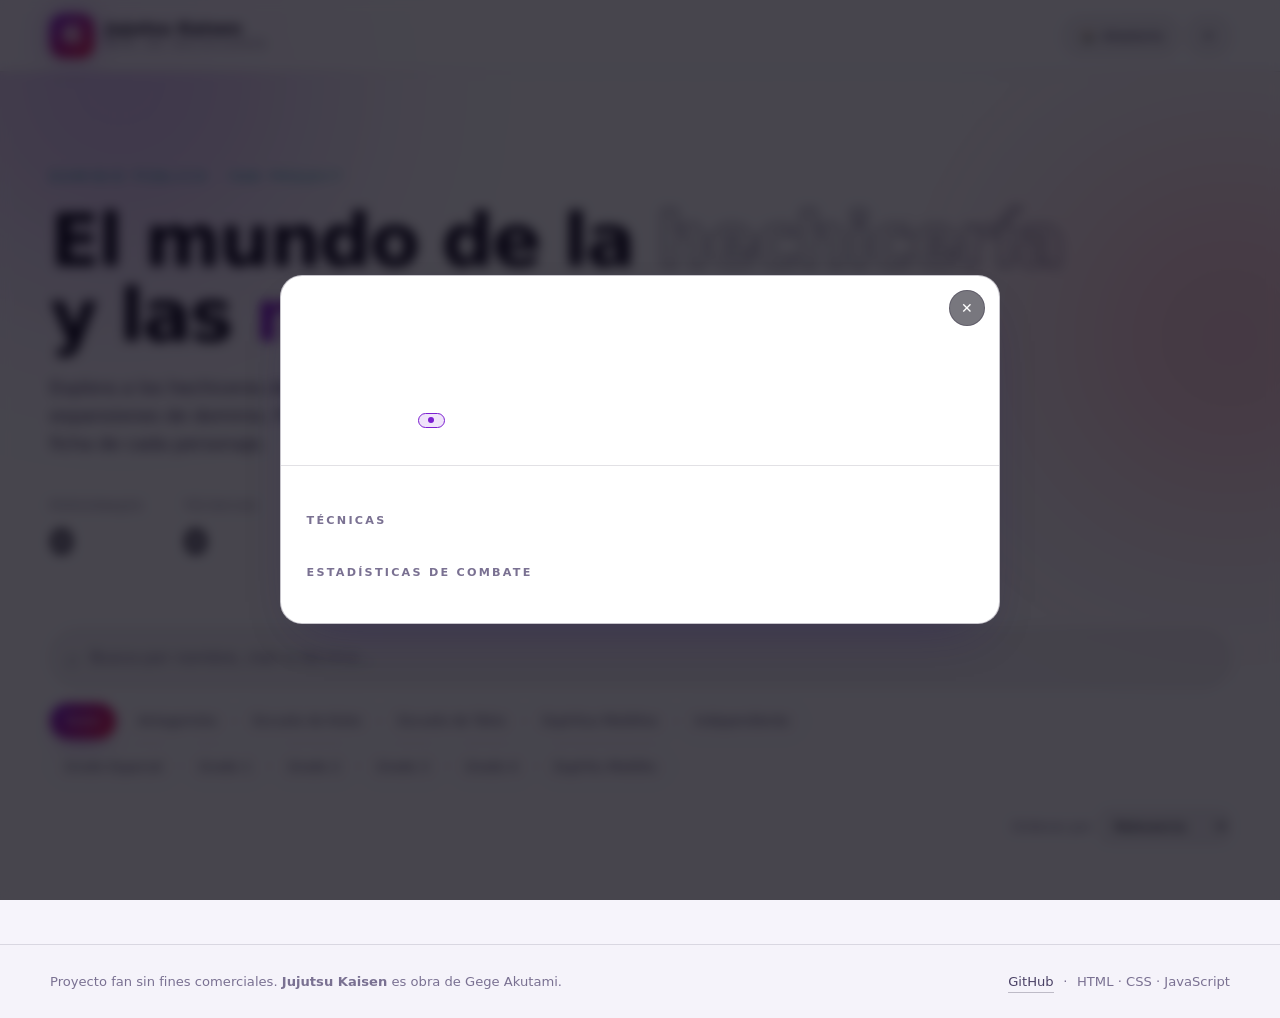
==== index.html @ 2dc8959a "feat: wiki interactiva de Jujutsu Kaisen con buscador, filtros y fichas" ====
<!DOCTYPE html>
<html lang="es">
<head>
  <meta charset="UTF-8" />
  <meta name="viewport" content="width=device-width, initial-scale=1.0" />
  <title>Jujutsu Kaisen — Wiki de Hechiceros</title>
  <meta name="description" content="Wiki no oficial de Jujutsu Kaisen: personajes, técnicas malditas, expansiones de dominio y estadísticas de combate." />
  <link rel="icon" href="data:image/svg+xml,%3Csvg xmlns='http://www.w3.org/2000/svg' viewBox='0 0 100 100'%3E%3Ctext y='.9em' font-size='90'%3E%F0%9F%91%81%EF%B8%8F%3C/text%3E%3C/svg%3E" />
  <link rel="stylesheet" href="css/style.css" />
</head>
<body>
  <div class="aura aura-1" aria-hidden="true"></div>
  <div class="aura aura-2" aria-hidden="true"></div>

  <header class="site-header">
    <div class="wrap header-inner">
      <a class="brand" href="#top">
        <span class="brand-mark" aria-hidden="true">呪</span>
        <span class="brand-text">
          <strong>Jujutsu Kaisen</strong>
          <small>Wiki de hechiceros</small>
        </span>
      </a>

      <nav class="header-actions" aria-label="Acciones">
        <button class="btn-ghost" id="btn-random" type="button" title="Personaje aleatorio">
          <span aria-hidden="true">🎲</span> Aleatorio
        </button>
        <button class="btn-ghost" id="btn-theme" type="button" aria-label="Cambiar tema" title="Cambiar tema">
          <span id="theme-icon" aria-hidden="true">☾</span>
        </button>
      </nav>
    </div>
  </header>

  <main id="top">
    <section class="hero wrap">
      <p class="hero-kicker">Dominio público · Fan project</p>
      <h1 class="hero-title">
        El mundo de la <span class="stroke">hechicería</span><br />
        y las <span class="gradient">maldiciones</span>
      </h1>
      <p class="hero-copy">
        Explora a los hechiceros de jujutsu, sus técnicas malditas, grados y expansiones de dominio.
        Filtra por escuela, clan o grado y abre la ficha de cada personaje.
      </p>
      <dl class="hero-stats">
        <div><dt id="stat-total">0</dt><dd>Personajes</dd></div>
        <div><dt id="stat-techniques">0</dt><dd>Técnicas</dd></div>
        <div><dt id="stat-domains">0</dt><dd>Dominios</dd></div>
      </dl>
    </section>

    <section class="controls wrap" aria-label="Buscador y filtros">
      <div class="search-box">
        <span class="search-icon" aria-hidden="true">⌕</span>
        <input id="search" type="search" placeholder="Busca por nombre, clan o técnica…" autocomplete="off" aria-label="Buscar personaje" />
        <button id="btn-clear" class="search-clear" type="button" aria-label="Limpiar búsqueda" hidden>✕</button>
      </div>

      <div class="filters">
        <div class="filter-group" id="filters-affiliation" role="group" aria-label="Filtrar por afiliación">
          <button class="chip is-active" data-affiliation="todos" type="button">Todos</button>
        </div>
        <div class="filter-group" id="filters-grade" role="group" aria-label="Filtrar por grado"></div>
      </div>
    </section>

    <section class="wrap results-head">
      <p class="results-count" id="results-count" role="status" aria-live="polite"></p>
      <label class="sort">
        Ordenar por
        <select id="sort">
          <option value="default">Relevancia</option>
          <option value="nombre">Nombre (A-Z)</option>
          <option value="poder">Poder total</option>
          <option value="grado">Grado</option>
        </select>
      </label>
    </section>

    <section class="wrap">
      <div class="grid" id="grid"></div>
      <p class="empty" id="empty" hidden>
        <span aria-hidden="true">🕳️</span>
        Ningún hechicero coincide con tu búsqueda. Prueba con otro nombre o quita los filtros.
      </p>
    </section>
  </main>

  <footer class="site-footer">
    <div class="wrap footer-inner">
      <p>
        Proyecto fan sin fines comerciales. <strong>Jujutsu Kaisen</strong> es obra de Gege Akutami.
      </p>
      <p class="footer-meta">
        <a href="https://github.com/valentinahernandezvh8824-del/jujutsu-kaisen" target="_blank" rel="noopener">GitHub</a>
        <span aria-hidden="true">·</span>
        <span>HTML · CSS · JavaScript</span>
      </p>
    </div>
  </footer>

  <!-- Ficha de personaje -->
  <div class="modal" id="modal" role="dialog" aria-modal="true" aria-labelledby="modal-name" hidden>
    <div class="modal-backdrop" data-close></div>
    <article class="modal-card" role="document">
      <button class="modal-close" id="modal-close" type="button" aria-label="Cerrar ficha">✕</button>
      <div class="modal-hero" id="modal-hero">
        <span class="modal-kanji" id="modal-kanji" aria-hidden="true"></span>
        <div class="modal-head">
          <span class="badge" id="modal-grade"></span>
          <h2 id="modal-name"></h2>
          <p class="modal-epithet" id="modal-epithet"></p>
          <p class="modal-meta" id="modal-meta"></p>
        </div>
      </div>

      <div class="modal-body">
        <p class="modal-desc" id="modal-desc"></p>

        <h3 class="section-title">Técnicas</h3>
        <ul class="tech-list" id="modal-techs"></ul>

        <div id="modal-domain-wrap" hidden>
          <h3 class="section-title">Expansión de Dominio</h3>
          <p class="domain-box" id="modal-domain"></p>
        </div>

        <h3 class="section-title">Estadísticas de combate</h3>
        <div class="stats" id="modal-stats"></div>
      </div>
    </article>
  </div>

  <script src="js/data.js"></script>
  <script src="js/app.js"></script>
</body>
</html>
---- css/style.css ----
/* ============================================================
   Jujutsu Kaisen — Wiki de hechiceros
   Hoja de estilos principal
   ============================================================ */

:root {
  --bg: #07070d;
  --bg-soft: #0d0d17;
  --surface: rgba(255, 255, 255, 0.035);
  --surface-strong: rgba(255, 255, 255, 0.07);
  --border: rgba(255, 255, 255, 0.09);
  --border-strong: rgba(255, 255, 255, 0.18);
  --text: #f3f0ff;
  --text-soft: #b9b2cc;
  --text-dim: #7d7691;
  --accent: #b026ff;
  --accent-2: #ff2e63;
  --accent-3: #22d3ee;
  --ring: rgba(176, 38, 255, 0.45);
  --shadow: 0 24px 60px -24px rgba(0, 0, 0, 0.9);
  --radius: 18px;
  --radius-sm: 12px;
  --maxw: 1180px;
  --ease: cubic-bezier(0.22, 1, 0.36, 1);
}

[data-theme="light"] {
  --bg: #f6f4fb;
  --bg-soft: #ffffff;
  --surface: rgba(20, 12, 40, 0.04);
  --surface-strong: rgba(20, 12, 40, 0.07);
  --border: rgba(20, 12, 40, 0.12);
  --border-strong: rgba(20, 12, 40, 0.24);
  --text: #16102a;
  --text-soft: #4b4266;
  --text-dim: #7a7192;
  --accent: #7c1fd1;
  --accent-2: #e01e4f;
  --accent-3: #0a8ea3;
  --ring: rgba(124, 31, 209, 0.35);
  --shadow: 0 22px 50px -26px rgba(40, 20, 90, 0.45);
}

*,
*::before,
*::after {
  box-sizing: border-box;
}

html {
  scroll-behavior: smooth;
}

body {
  margin: 0;
  min-height: 100vh;
  background: var(--bg);
  color: var(--text);
  font-family: "Segoe UI", "Inter", system-ui, -apple-system, "Helvetica Neue", sans-serif;
  line-height: 1.6;
  -webkit-font-smoothing: antialiased;
  overflow-x: hidden;
}

/* Textura sutil de fondo */
body::before {
  content: "";
  position: fixed;
  inset: 0;
  pointer-events: none;
  z-index: 0;
  background-image: radial-gradient(rgba(255, 255, 255, 0.05) 1px, transparent 1px);
  background-size: 34px 34px;
  opacity: 0.5;
  mask-image: radial-gradient(circle at 50% 0%, #000 10%, transparent 75%);
}

[data-theme="light"] body::before {
  background-image: radial-gradient(rgba(20, 12, 40, 0.09) 1px, transparent 1px);
}

img {
  max-width: 100%;
  display: block;
}

a {
  color: inherit;
}

.wrap {
  width: min(100% - 2.5rem, var(--maxw));
  margin-inline: auto;
  position: relative;
  z-index: 1;
}

/* ---------- Auras decorativas ---------- */
.aura {
  position: fixed;
  border-radius: 50%;
  filter: blur(110px);
  opacity: 0.45;
  pointer-events: none;
  z-index: 0;
  animation: drift 18s ease-in-out infinite alternate;
}

.aura-1 {
  width: 520px;
  height: 520px;
  top: -180px;
  left: -140px;
  background: radial-gradient(circle, var(--accent), transparent 68%);
}

.aura-2 {
  width: 460px;
  height: 460px;
  top: 12%;
  right: -180px;
  background: radial-gradient(circle, var(--accent-2), transparent 70%);
  animation-delay: -7s;
}

@keyframes drift {
  from {
    transform: translate3d(0, 0, 0) scale(1);
  }
  to {
    transform: translate3d(40px, 50px, 0) scale(1.12);
  }
}

/* ---------- Cabecera ---------- */
.site-header {
  position: sticky;
  top: 0;
  z-index: 40;
  backdrop-filter: blur(16px);
  background: color-mix(in srgb, var(--bg) 78%, transparent);
  border-bottom: 1px solid var(--border);
}

.header-inner {
  display: flex;
  align-items: center;
  justify-content: space-between;
  gap: 1rem;
  padding-block: 0.85rem;
}

.brand {
  display: flex;
  align-items: center;
  gap: 0.75rem;
  text-decoration: none;
}

.brand-mark {
  display: grid;
  place-items: center;
  width: 44px;
  height: 44px;
  border-radius: 13px;
  font-size: 1.3rem;
  font-weight: 700;
  color: #fff;
  background: linear-gradient(140deg, var(--accent), var(--accent-2));
  box-shadow: 0 0 26px var(--ring);
}

.brand-text {
  display: flex;
  flex-direction: column;
  line-height: 1.15;
}

.brand-text strong {
  font-size: 1.02rem;
  letter-spacing: 0.02em;
}

.brand-text small {
  font-size: 0.72rem;
  color: var(--text-dim);
  text-transform: uppercase;
  letter-spacing: 0.18em;
}

.header-actions {
  display: flex;
  gap: 0.5rem;
}

.btn-ghost {
  display: inline-flex;
  align-items: center;
  gap: 0.4rem;
  padding: 0.5rem 0.9rem;
  border-radius: 999px;
  border: 1px solid var(--border);
  background: var(--surface);
  color: var(--text-soft);
  font: inherit;
  font-size: 0.86rem;
  cursor: pointer;
  transition: border-color 0.2s, color 0.2s, background 0.2s, transform 0.2s var(--ease);
}

.btn-ghost:hover {
  color: var(--text);
  border-color: var(--border-strong);
  background: var(--surface-strong);
  transform: translateY(-1px);
}

.btn-ghost:focus-visible,
.chip:focus-visible,
.search-box:focus-within,
select:focus-visible {
  outline: 2px solid var(--ring);
  outline-offset: 2px;
}

/* ---------- Hero ---------- */
.hero {
  padding-block: clamp(3rem, 8vw, 6rem) 2.5rem;
}

.hero-kicker {
  margin: 0 0 1rem;
  font-size: 0.74rem;
  letter-spacing: 0.28em;
  text-transform: uppercase;
  color: var(--accent-3);
}

.hero-title {
  margin: 0;
  font-size: clamp(2.4rem, 7vw, 4.6rem);
  line-height: 1.02;
  letter-spacing: -0.03em;
  font-weight: 800;
}

.hero-title .stroke {
  color: transparent;
  -webkit-text-stroke: 1.5px var(--text-soft);
}

.hero-title .gradient {
  background: linear-gradient(100deg, var(--accent), var(--accent-2) 55%, var(--accent-3));
  -webkit-background-clip: text;
  background-clip: text;
  color: transparent;
}

.hero-copy {
  max-width: 56ch;
  margin: 1.3rem 0 0;
  color: var(--text-soft);
  font-size: clamp(1rem, 1.4vw, 1.1rem);
}

.hero-stats {
  display: flex;
  flex-wrap: wrap;
  gap: 2.5rem;
  margin: 2.4rem 0 0;
  padding: 0;
}

.hero-stats div {
  display: flex;
  flex-direction: column-reverse;
}

.hero-stats dt {
  font-size: clamp(1.6rem, 3vw, 2.1rem);
  font-weight: 800;
  letter-spacing: -0.02em;
  font-variant-numeric: tabular-nums;
}

.hero-stats dd {
  margin: 0;
  font-size: 0.74rem;
  letter-spacing: 0.16em;
  text-transform: uppercase;
  color: var(--text-dim);
}

/* ---------- Buscador y filtros ---------- */
.controls {
  display: grid;
  gap: 1rem;
  padding-block: 1.2rem 0;
}

.search-box {
  display: flex;
  align-items: center;
  gap: 0.7rem;
  padding: 0 1rem;
  border-radius: 999px;
  border: 1px solid var(--border);
  background: var(--surface);
  transition: border-color 0.2s, background 0.2s;
}

.search-box:focus-within {
  border-color: var(--accent);
  background: var(--surface-strong);
}

.search-icon {
  font-size: 1.25rem;
  color: var(--text-dim);
}

.search-box input {
  flex: 1;
  padding: 0.95rem 0;
  border: 0;
  background: transparent;
  color: var(--text);
  font: inherit;
  font-size: 1rem;
  outline: none;
}

.search-box input::placeholder {
  color: var(--text-dim);
}

.search-box input::-webkit-search-cancel-button {
  display: none;
}

.search-clear {
  border: 0;
  background: transparent;
  color: var(--text-dim);
  font-size: 0.95rem;
  cursor: pointer;
  padding: 0.25rem;
}

.search-clear:hover {
  color: var(--accent-2);
}

.filters {
  display: flex;
  flex-wrap: wrap;
  gap: 0.55rem;
  justify-content: space-between;
}

.filter-group {
  display: flex;
  flex-wrap: wrap;
  gap: 0.45rem;
}

.chip {
  padding: 0.42rem 0.85rem;
  border-radius: 999px;
  border: 1px solid var(--border);
  background: transparent;
  color: var(--text-soft);
  font: inherit;
  font-size: 0.82rem;
  cursor: pointer;
  transition: all 0.18s var(--ease);
}

.chip:hover {
  border-color: var(--border-strong);
  color: var(--text);
}

.chip.is-active {
  color: #fff;
  border-color: transparent;
  background: linear-gradient(120deg, var(--accent), var(--accent-2));
  box-shadow: 0 8px 22px -12px var(--accent);
}

[data-theme="light"] .chip.is-active {
  color: #fff;
}

/* ---------- Resultados ---------- */
.results-head {
  display: flex;
  align-items: center;
  justify-content: space-between;
  gap: 1rem;
  flex-wrap: wrap;
  padding-block: 1.6rem 0.9rem;
}

.results-count {
  margin: 0;
  font-size: 0.82rem;
  letter-spacing: 0.12em;
  text-transform: uppercase;
  color: var(--text-dim);
}

.sort {
  display: inline-flex;
  align-items: center;
  gap: 0.5rem;
  font-size: 0.82rem;
  color: var(--text-dim);
}

.sort select {
  padding: 0.45rem 0.6rem;
  border-radius: 10px;
  border: 1px solid var(--border);
  background: var(--surface);
  color: var(--text);
  font: inherit;
  font-size: 0.82rem;
  cursor: pointer;
}

/* ---------- Tarjetas ---------- */
.grid {
  display: grid;
  grid-template-columns: repeat(auto-fill, minmax(258px, 1fr));
  gap: 1.1rem;
  padding-block: 0.4rem 2rem;
}

.card {
  position: relative;
  display: flex;
  flex-direction: column;
  gap: 0.9rem;
  padding: 1.25rem;
  text-align: left;
  border-radius: var(--radius);
  border: 1px solid var(--border);
  background:
    linear-gradient(160deg, var(--surface-strong), transparent 55%),
    var(--bg-soft);
  color: inherit;
  font: inherit;
  cursor: pointer;
  overflow: hidden;
  isolation: isolate;
  transition: transform 0.35s var(--ease), border-color 0.3s, box-shadow 0.35s;
  animation: rise 0.5s var(--ease) both;
}

.card::after {
  content: "";
  position: absolute;
  inset: -40% 40% 55% -40%;
  background: radial-gradient(circle, var(--card-color), transparent 62%);
  opacity: 0.18;
  z-index: -1;
  transition: opacity 0.35s;
}

.card:hover,
.card:focus-within {
  transform: translateY(-5px);
  border-color: color-mix(in srgb, var(--card-color) 55%, var(--border));
  box-shadow: 0 26px 45px -30px var(--card-color);
}

.card:hover::after,
.card:focus-within::after {
  opacity: 0.34;
}

.card:focus-within {
  outline: 2px solid var(--card-color);
  outline-offset: 2px;
}

.card-open {
  position: absolute;
  inset: 0;
  z-index: 2;
  border: 0;
  border-radius: inherit;
  background: transparent;
  cursor: pointer;
}

.card-open:focus-visible {
  outline: none;
}

@keyframes rise {
  from {
    opacity: 0;
    transform: translateY(14px);
  }
  to {
    opacity: 1;
    transform: translateY(0);
  }
}

.card-top {
  display: flex;
  align-items: flex-start;
  justify-content: space-between;
  gap: 0.8rem;
}

.card-emblem {
  display: grid;
  place-items: center;
  width: 52px;
  height: 52px;
  border-radius: 15px;
  font-size: 1.4rem;
  font-weight: 700;
  color: #fff;
  background: linear-gradient(150deg, var(--card-color), color-mix(in srgb, var(--card-color) 40%, #000));
  box-shadow: 0 0 24px -6px var(--card-color);
}

.badge {
  display: inline-flex;
  align-items: center;
  gap: 0.35rem;
  padding: 0.22rem 0.6rem;
  border-radius: 999px;
  font-size: 0.68rem;
  font-weight: 700;
  letter-spacing: 0.08em;
  text-transform: uppercase;
  white-space: nowrap;
  border: 1px solid currentColor;
  color: var(--badge-color, var(--accent));
  background: color-mix(in srgb, var(--badge-color, var(--accent)) 12%, transparent);
}

.badge::before {
  content: "";
  width: 6px;
  height: 6px;
  border-radius: 50%;
  background: currentColor;
}

.card-name {
  margin: 0;
  font-size: 1.12rem;
  line-height: 1.25;
  letter-spacing: -0.01em;
}

.card-epithet {
  margin: 0.15rem 0 0;
  font-size: 0.82rem;
  color: var(--text-dim);
}

.card-tech {
  margin: 0;
  padding-top: 0.75rem;
  border-top: 1px dashed var(--border);
  font-size: 0.82rem;
  color: var(--text-soft);
}

.card-tech span {
  display: block;
  font-size: 0.66rem;
  letter-spacing: 0.16em;
  text-transform: uppercase;
  color: var(--text-dim);
  margin-bottom: 0.15rem;
}

.card-foot {
  display: flex;
  align-items: center;
  justify-content: space-between;
  gap: 0.6rem;
  font-size: 0.74rem;
  color: var(--text-dim);
  margin-top: auto;
}

.card-power {
  display: inline-flex;
  align-items: center;
  gap: 0.35rem;
  font-weight: 700;
  color: var(--card-color);
}

.empty {
  padding: 3rem 1rem 4rem;
  text-align: center;
  color: var(--text-soft);
}

.empty span {
  display: block;
  font-size: 2rem;
  margin-bottom: 0.5rem;
}

/* ---------- Modal ---------- */
.modal {
  position: fixed;
  inset: 0;
  z-index: 90;
  display: grid;
  place-items: center;
  padding: 1.2rem;
}

.modal-backdrop {
  position: absolute;
  inset: 0;
  background: rgba(4, 2, 10, 0.72);
  backdrop-filter: blur(6px);
  animation: fade 0.25s ease both;
}

.modal-card {
  position: relative;
  width: min(100%, 720px);
  max-height: 90vh;
  overflow-y: auto;
  border-radius: 22px;
  border: 1px solid var(--border-strong);
  background: var(--bg-soft);
  box-shadow: var(--shadow);
  animation: pop 0.32s var(--ease) both;
  scrollbar-width: thin;
}

@keyframes fade {
  from {
    opacity: 0;
  }
}

@keyframes pop {
  from {
    opacity: 0;
    transform: translateY(18px) scale(0.97);
  }
}

.modal-close {
  position: absolute;
  top: 0.9rem;
  right: 0.9rem;
  z-index: 2;
  width: 36px;
  height: 36px;
  border-radius: 50%;
  border: 1px solid var(--border-strong);
  background: rgba(10, 8, 20, 0.55);
  color: #fff;
  font-size: 0.9rem;
  cursor: pointer;
  transition: background 0.2s, transform 0.2s;
}

.modal-close:hover {
  background: var(--accent-2);
  transform: rotate(90deg);
}

.modal-hero {
  position: relative;
  display: flex;
  align-items: flex-end;
  gap: 1.2rem;
  padding: 1.6rem;
  min-height: 190px;
  overflow: hidden;
  border-bottom: 1px solid var(--border);
}

.modal-hero::before {
  content: "";
  position: absolute;
  inset: 0;
  background:
    radial-gradient(circle at 18% 20%, color-mix(in srgb, var(--modal-color) 55%, transparent), transparent 62%),
    linear-gradient(120deg, color-mix(in srgb, var(--modal-color) 22%, transparent), transparent 70%);
  z-index: 0;
}

.modal-kanji {
  position: relative;
  z-index: 1;
  display: grid;
  place-items: center;
  width: 92px;
  height: 92px;
  flex: 0 0 auto;
  border-radius: 22px;
  font-size: 2.4rem;
  font-weight: 800;
  color: #fff;
  background: linear-gradient(150deg, var(--modal-color), color-mix(in srgb, var(--modal-color) 35%, #000));
  box-shadow: 0 0 40px -8px var(--modal-color);
}

.modal-head {
  position: relative;
  z-index: 1;
  min-width: 0;
}

.modal-head h2 {
  margin: 0.55rem 0 0.15rem;
  font-size: clamp(1.5rem, 3.6vw, 2.1rem);
  line-height: 1.1;
  letter-spacing: -0.02em;
}

.modal-epithet {
  margin: 0;
  color: color-mix(in srgb, var(--text) 75%, transparent);
  font-size: 0.92rem;
}

.modal-meta {
  margin: 0.35rem 0 0;
  font-size: 0.76rem;
  letter-spacing: 0.1em;
  text-transform: uppercase;
  color: color-mix(in srgb, var(--text) 60%, transparent);
}

.modal-body {
  padding: 1.5rem 1.6rem 1.9rem;
}

.modal-desc {
  margin: 0 0 1.4rem;
  color: var(--text-soft);
}

.section-title {
  margin: 1.4rem 0 0.7rem;
  font-size: 0.7rem;
  letter-spacing: 0.2em;
  text-transform: uppercase;
  color: var(--text-dim);
}

.tech-list {
  display: flex;
  flex-wrap: wrap;
  gap: 0.45rem;
  margin: 0;
  padding: 0;
  list-style: none;
}

.tech-list li {
  padding: 0.35rem 0.7rem;
  border-radius: 999px;
  border: 1px solid var(--border);
  background: var(--surface);
  font-size: 0.8rem;
  color: var(--text-soft);
}

.domain-box {
  margin: 0;
  padding: 0.85rem 1rem;
  border-left: 3px solid var(--accent-2);
  border-radius: 0 12px 12px 0;
  background: color-mix(in srgb, var(--accent-2) 10%, transparent);
  font-weight: 600;
  letter-spacing: 0.01em;
}

.stats {
  display: grid;
  gap: 0.65rem;
}

.stat-row {
  display: grid;
  grid-template-columns: 5.6rem 1fr 2.2rem;
  align-items: center;
  gap: 0.7rem;
  font-size: 0.8rem;
  color: var(--text-soft);
}

.stat-bar {
  height: 7px;
  border-radius: 999px;
  background: var(--surface-strong);
  overflow: hidden;
}

.stat-bar i {
  display: block;
  height: 100%;
  border-radius: inherit;
  background: linear-gradient(90deg, var(--modal-color), var(--accent-3));
  width: 0;
  transition: width 0.8s var(--ease);
}

.stat-value {
  font-variant-numeric: tabular-nums;
  text-align: right;
  color: var(--text-dim);
}

/* ---------- Pie ---------- */
.site-footer {
  margin-top: 3rem;
  border-top: 1px solid var(--border);
  background: color-mix(in srgb, var(--bg) 60%, transparent);
}

.footer-inner {
  display: flex;
  flex-wrap: wrap;
  align-items: center;
  justify-content: space-between;
  gap: 0.8rem;
  padding-block: 1.6rem;
  font-size: 0.82rem;
  color: var(--text-dim);
}

.footer-inner p {
  margin: 0;
}

.footer-meta {
  display: flex;
  gap: 0.6rem;
  align-items: center;
}

.footer-meta a {
  color: var(--text-soft);
  text-decoration: none;
  border-bottom: 1px solid var(--border-strong);
}

.footer-meta a:hover {
  color: var(--accent-3);
}

/* ---------- Responsive ---------- */
@media (max-width: 720px) {
  .header-inner {
    padding-block: 0.7rem;
  }

  .header-actions .btn-ghost {
    padding: 0.5rem 0.7rem;
  }

  .hero-stats {
    gap: 1.6rem;
  }

  .modal-hero {
    flex-direction: column;
    align-items: flex-start;
    padding-top: 2.4rem;
    gap: 0.9rem;
  }

  .modal-kanji {
    width: 72px;
    height: 72px;
    font-size: 1.9rem;
  }

  .modal-body {
    padding: 1.2rem 1.2rem 1.6rem;
  }

  .stat-row {
    grid-template-columns: 4.6rem 1fr 2rem;
  }

  .results-head {
    gap: 0.5rem;
  }

  .filters {
    justify-content: flex-start;
  }
}

@media (max-width: 460px) {
  .grid {
    grid-template-columns: 1fr;
  }

  #btn-random span {
    display: none;
  }
}

/* ---------- Accesibilidad ---------- */
@media (prefers-reduced-motion: reduce) {
  *,
  *::before,
  *::after {
    animation-duration: 0.01ms !important;
    animation-iteration-count: 1 !important;
    transition-duration: 0.01ms !important;
    scroll-behavior: auto !important;
  }
}
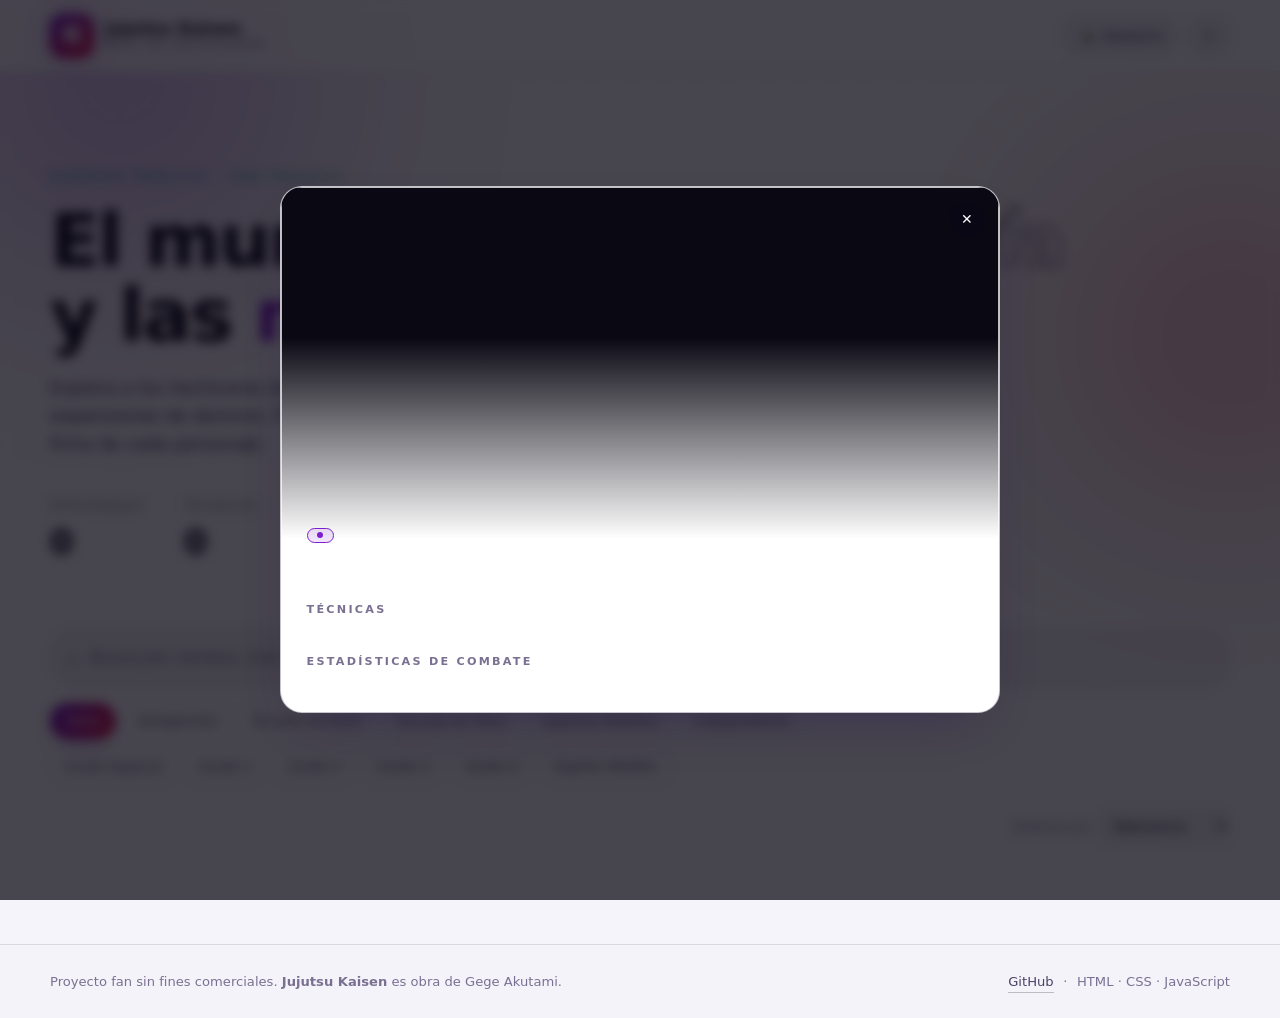
==== commit 0a7a3d92: "feat: agrega arte SVG original de los 18 personajes en tarjetas y fichas" ====
--- a/index.html
+++ b/index.html
@@ -106,14 +106,15 @@
     <div class="modal-backdrop" data-close></div>
     <article class="modal-card" role="document">
       <button class="modal-close" id="modal-close" type="button" aria-label="Cerrar ficha">✕</button>
-      <div class="modal-hero" id="modal-hero">
-        <span class="modal-kanji" id="modal-kanji" aria-hidden="true"></span>
-        <div class="modal-head">
-          <span class="badge" id="modal-grade"></span>
-          <h2 id="modal-name"></h2>
-          <p class="modal-epithet" id="modal-epithet"></p>
-          <p class="modal-meta" id="modal-meta"></p>
-        </div>
+      <div class="modal-hero">
+        <img class="modal-art" id="modal-art" alt="" width="640" height="360" />
+      </div>
+
+      <div class="modal-head">
+        <span class="badge" id="modal-grade"></span>
+        <h2 id="modal-name"></h2>
+        <p class="modal-epithet" id="modal-epithet"></p>
+        <p class="modal-meta" id="modal-meta"></p>
       </div>
 
       <div class="modal-body">
--- a/css/style.css
+++ b/css/style.css
@@ -441,9 +441,6 @@
   position: relative;
   display: flex;
   flex-direction: column;
-  gap: 0.9rem;
-  padding: 1.25rem;
-  text-align: left;
   border-radius: var(--radius);
   border: 1px solid var(--border);
   background:
@@ -510,24 +507,69 @@
   }
 }
 
-.card-top {
-  display: flex;
-  align-items: flex-start;
-  justify-content: space-between;
-  gap: 0.8rem;
+.card-media {
+  position: relative;
+  aspect-ratio: 5 / 4;
+  overflow: hidden;
+  background: #0a0812;
+}
+
+.card-media::after {
+  content: "";
+  position: absolute;
+  inset: 0;
+  pointer-events: none;
+  background:
+    linear-gradient(to top, var(--bg-soft) 1%, transparent 46%),
+    linear-gradient(to bottom, rgba(0, 0, 0, 0.28), transparent 45%);
+}
+
+.card-art {
+  width: 100%;
+  height: 100%;
+  object-fit: cover;
+  transition: transform 0.6s var(--ease);
+}
+
+.card:hover .card-art,
+.card:focus-within .card-art {
+  transform: scale(1.07);
 }
 
 .card-emblem {
+  position: absolute;
+  left: 0.9rem;
+  bottom: 0.85rem;
+  z-index: 1;
   display: grid;
   place-items: center;
-  width: 52px;
-  height: 52px;
-  border-radius: 15px;
-  font-size: 1.4rem;
+  width: 42px;
+  height: 42px;
+  border-radius: 12px;
+  border: 1px solid rgba(255, 255, 255, 0.2);
+  font-size: 1.1rem;
   font-weight: 700;
   color: #fff;
-  background: linear-gradient(150deg, var(--card-color), color-mix(in srgb, var(--card-color) 40%, #000));
-  box-shadow: 0 0 24px -6px var(--card-color);
+  background: linear-gradient(150deg, var(--card-color), color-mix(in srgb, var(--card-color) 35%, #000));
+  box-shadow: 0 0 22px -4px var(--card-color), 0 8px 18px -8px rgba(0, 0, 0, 0.9);
+}
+
+.card-media .badge {
+  position: absolute;
+  top: 0.8rem;
+  right: 0.8rem;
+  z-index: 1;
+  background: rgba(8, 6, 16, 0.65);
+  backdrop-filter: blur(8px);
+  border-color: color-mix(in srgb, var(--badge-color) 60%, transparent);
+}
+
+.card-body {
+  display: flex;
+  flex-direction: column;
+  gap: 0.5rem;
+  flex: 1;
+  padding: 0.75rem 1.1rem 1.1rem;
 }
 
 .badge {
@@ -681,45 +723,32 @@
 
 .modal-hero {
   position: relative;
-  display: flex;
-  align-items: flex-end;
-  gap: 1.2rem;
-  padding: 1.6rem;
-  min-height: 190px;
+  aspect-ratio: 16 / 8;
   overflow: hidden;
-  border-bottom: 1px solid var(--border);
-}
-
-.modal-hero::before {
+  background: #0a0812;
+}
+
+.modal-art {
+  width: 100%;
+  height: 100%;
+  object-fit: cover;
+  object-position: center;
+}
+
+.modal-hero::after {
   content: "";
   position: absolute;
   inset: 0;
-  background:
-    radial-gradient(circle at 18% 20%, color-mix(in srgb, var(--modal-color) 55%, transparent), transparent 62%),
-    linear-gradient(120deg, color-mix(in srgb, var(--modal-color) 22%, transparent), transparent 70%);
-  z-index: 0;
-}
-
-.modal-kanji {
-  position: relative;
-  z-index: 1;
-  display: grid;
-  place-items: center;
-  width: 92px;
-  height: 92px;
-  flex: 0 0 auto;
-  border-radius: 22px;
-  font-size: 2.4rem;
-  font-weight: 800;
-  color: #fff;
-  background: linear-gradient(150deg, var(--modal-color), color-mix(in srgb, var(--modal-color) 35%, #000));
-  box-shadow: 0 0 40px -8px var(--modal-color);
+  pointer-events: none;
+  background: linear-gradient(to top, var(--bg-soft) 2%, transparent 58%);
 }
 
 .modal-head {
   position: relative;
   z-index: 1;
   min-width: 0;
+  padding: 0 1.6rem;
+  margin-top: -1.6rem;
 }
 
 .modal-head h2 {
@@ -877,16 +906,12 @@
   }
 
   .modal-hero {
-    flex-direction: column;
-    align-items: flex-start;
-    padding-top: 2.4rem;
-    gap: 0.9rem;
-  }
-
-  .modal-kanji {
-    width: 72px;
-    height: 72px;
-    font-size: 1.9rem;
+    aspect-ratio: 16 / 11;
+  }
+
+  .modal-head {
+    padding: 0 1.2rem;
+    margin-top: -1.2rem;
   }
 
   .modal-body {
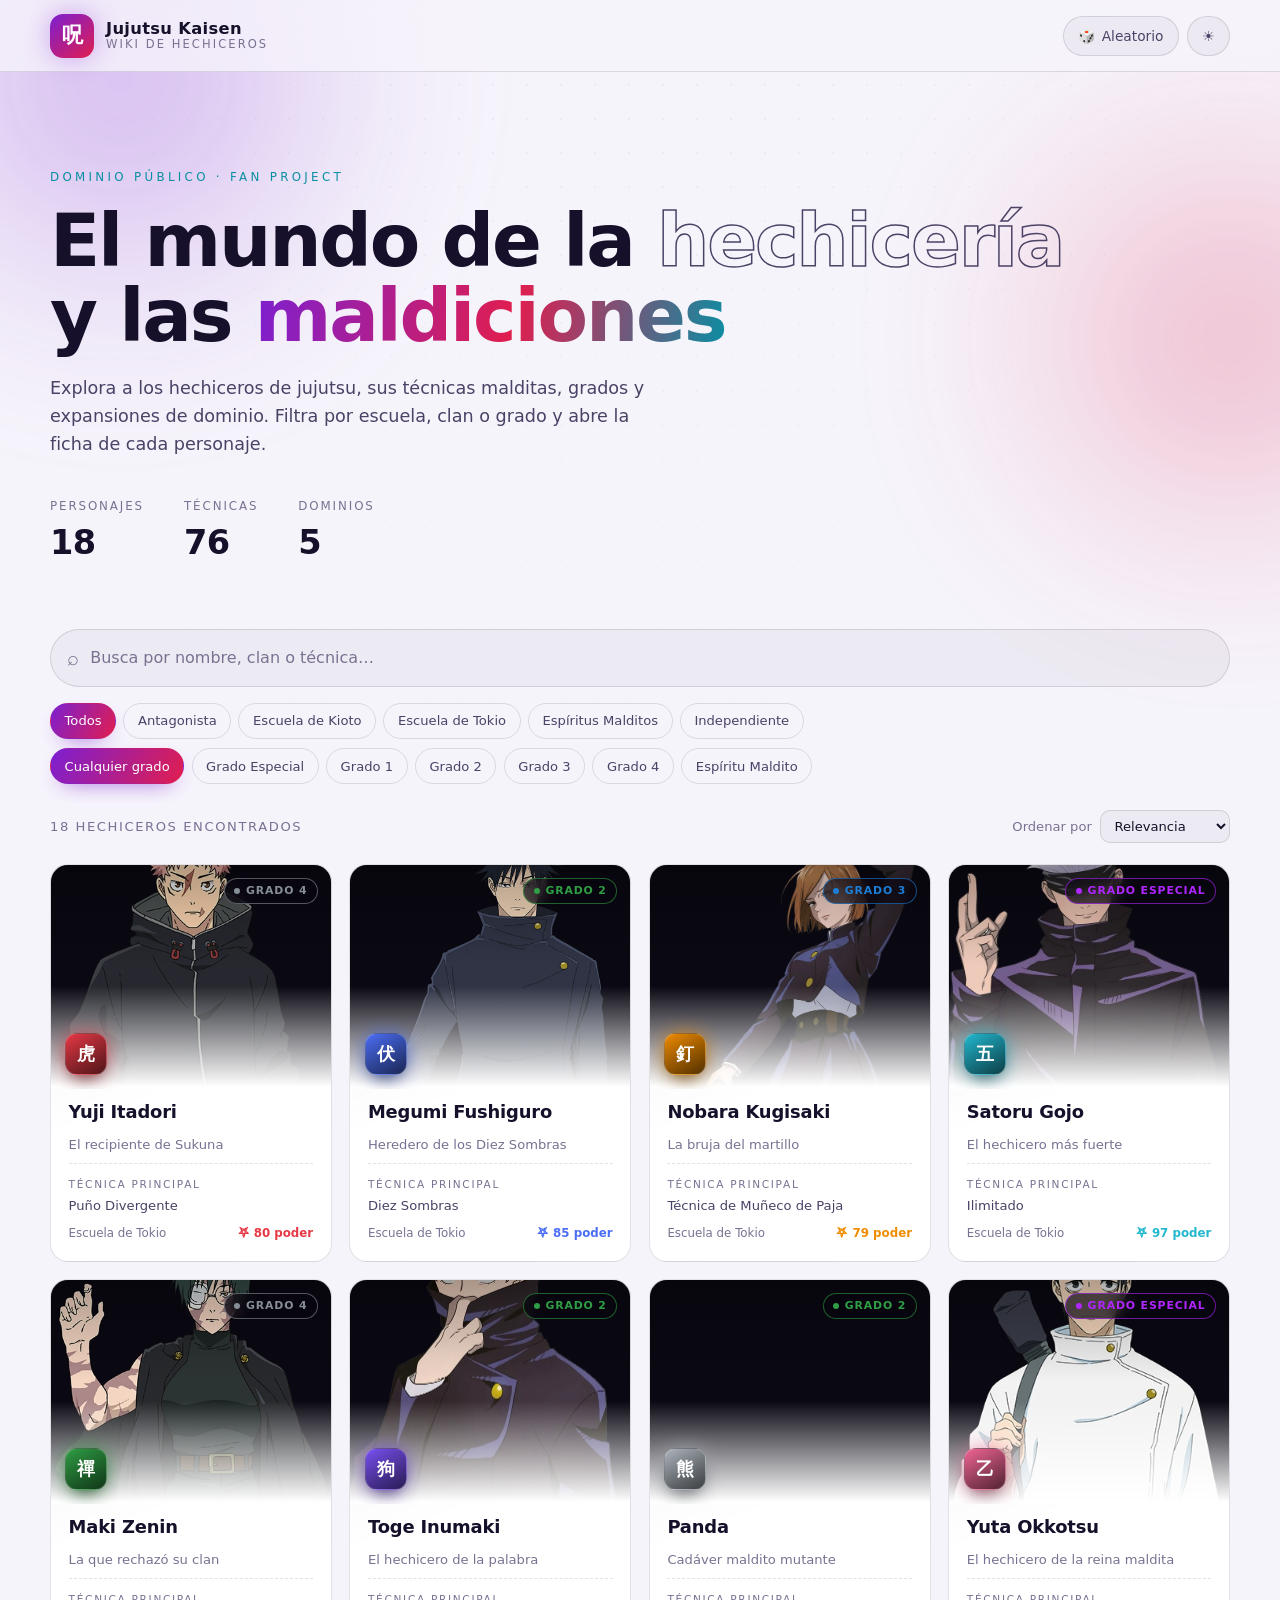
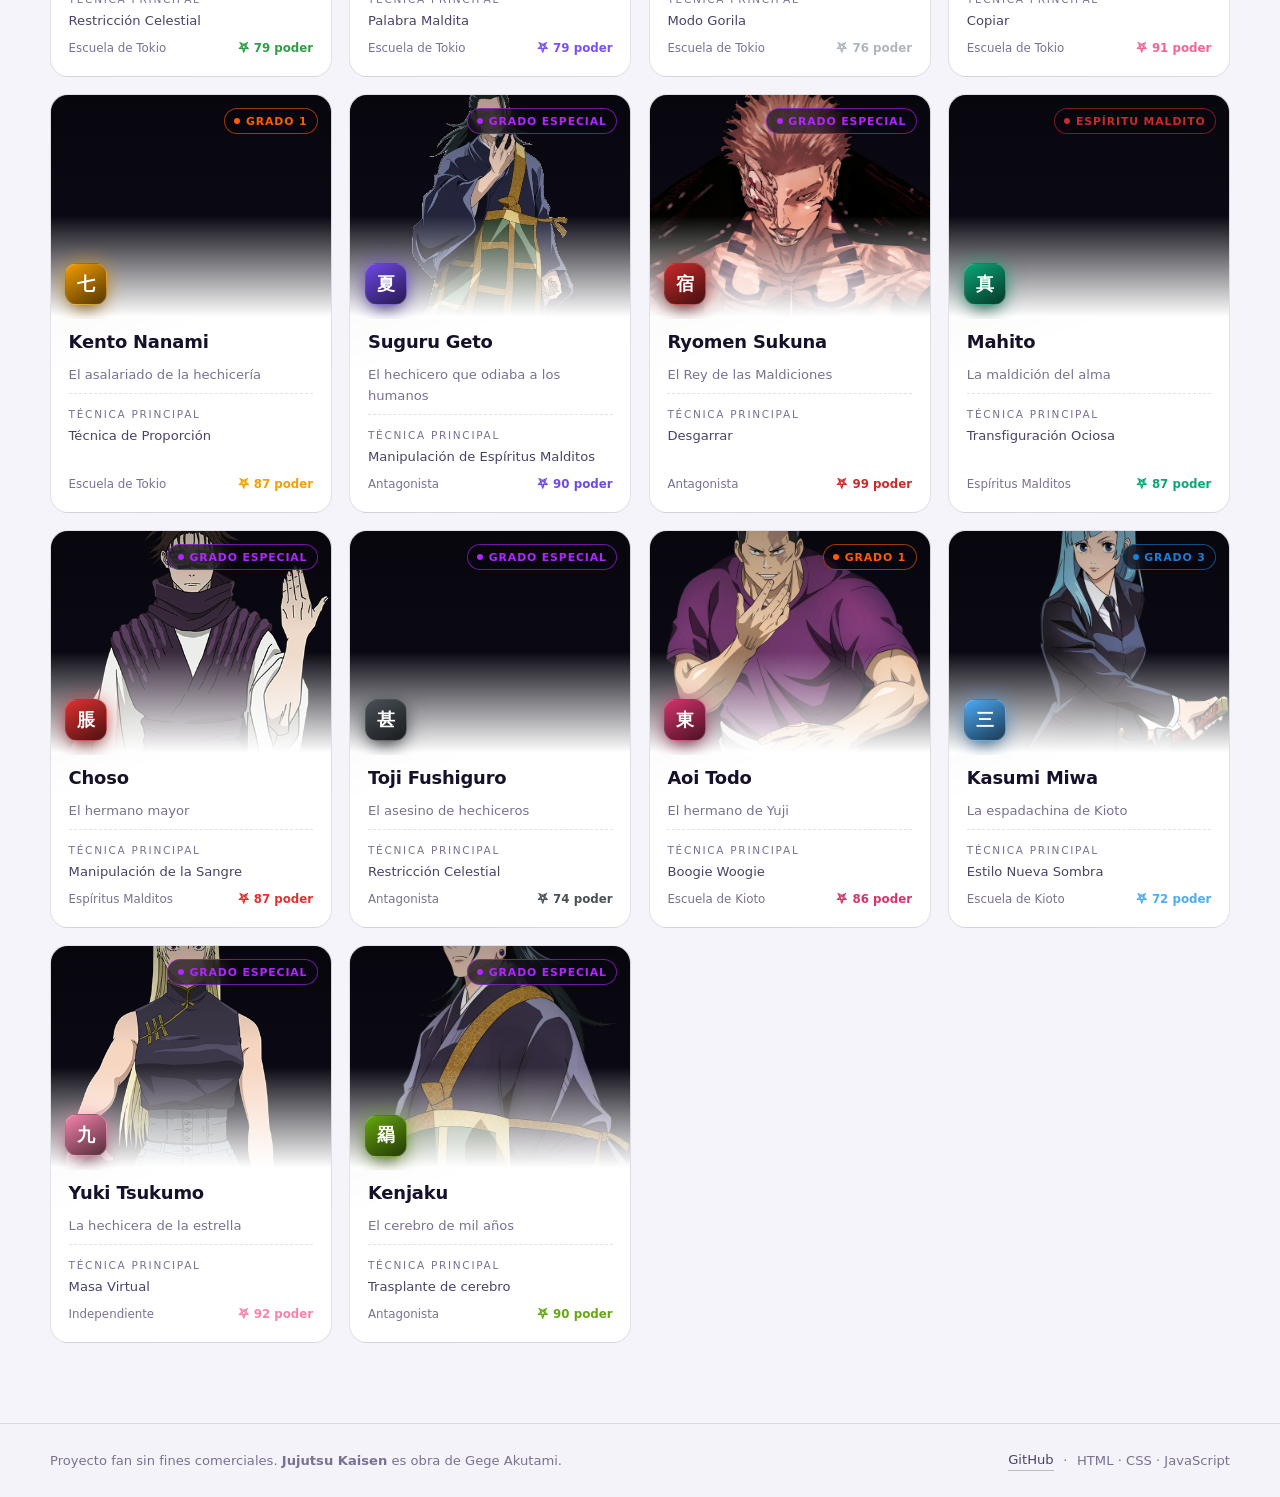
==== commit 568b260a: "fix: corrige el arranque de la app y el filtro Todos (atributo data-afiliacion)" ====
--- a/index.html
+++ b/index.html
@@ -60,7 +60,7 @@
 
       <div class="filters">
         <div class="filter-group" id="filters-affiliation" role="group" aria-label="Filtrar por afiliación">
-          <button class="chip is-active" data-affiliation="todos" type="button">Todos</button>
+          <button class="chip is-active" data-afiliacion="todos" type="button">Todos</button>
         </div>
         <div class="filter-group" id="filters-grade" role="group" aria-label="Filtrar por grado"></div>
       </div>
@@ -106,8 +106,9 @@
     <div class="modal-backdrop" data-close></div>
     <article class="modal-card" role="document">
       <button class="modal-close" id="modal-close" type="button" aria-label="Cerrar ficha">✕</button>
-      <div class="modal-hero">
-        <img class="modal-art" id="modal-art" alt="" width="640" height="360" />
+      <div class="modal-hero" id="modal-hero">
+        <img class="modal-art" id="modal-art" alt="" width="640" height="360" hidden />
+        <span class="modal-watermark" id="modal-watermark" aria-hidden="true"></span>
       </div>
 
       <div class="modal-head">
@@ -135,6 +136,7 @@
   </div>
 
   <script src="js/data.js"></script>
+  <script src="js/imagenes.js"></script>
   <script src="js/app.js"></script>
 </body>
 </html>
--- a/css/style.css
+++ b/css/style.css
@@ -47,6 +47,11 @@
   box-sizing: border-box;
 }
 
+/* El atributo hidden debe ganar siempre a cualquier display de clase */
+[hidden] {
+  display: none !important;
+}
+
 html {
   scroll-behavior: smooth;
 }
@@ -528,7 +533,32 @@
   width: 100%;
   height: 100%;
   object-fit: cover;
+  object-position: 50% 12%;
   transition: transform 0.6s var(--ease);
+}
+
+.card-watermark {
+  display: none;
+}
+
+.card-media.is-placeholder {
+  display: grid;
+  place-items: center;
+  background:
+    radial-gradient(circle at 50% 32%, color-mix(in srgb, var(--card-color) 34%, transparent), transparent 68%),
+    linear-gradient(160deg, #15101f, #08060e);
+}
+
+.card-media.is-placeholder .card-watermark {
+  display: block;
+  font-family: "Yu Mincho", "Hiragino Mincho ProN", "Noto Serif JP", "MS Mincho", serif;
+  font-size: 5.2rem;
+  font-weight: 700;
+  line-height: 1;
+  color: color-mix(in srgb, var(--card-color) 55%, #ffffff);
+  opacity: 0.28;
+  letter-spacing: 0.08em;
+  transform: translateY(-6px);
 }
 
 .card:hover .card-art,
@@ -732,7 +762,29 @@
   width: 100%;
   height: 100%;
   object-fit: cover;
-  object-position: center;
+  object-position: 50% 18%;
+}
+
+.modal-watermark {
+  display: none;
+}
+
+.modal-hero.is-placeholder {
+  display: grid;
+  place-items: center;
+  background:
+    radial-gradient(circle at 50% 40%, color-mix(in srgb, var(--modal-color) 36%, transparent), transparent 70%),
+    linear-gradient(160deg, #15101f, #08060e);
+}
+
+.modal-hero.is-placeholder .modal-watermark {
+  display: block;
+  font-family: "Yu Mincho", "Hiragino Mincho ProN", "Noto Serif JP", "MS Mincho", serif;
+  font-size: clamp(4rem, 12vw, 6.5rem);
+  font-weight: 700;
+  line-height: 1;
+  color: color-mix(in srgb, var(--modal-color) 55%, #ffffff);
+  opacity: 0.32;
 }
 
 .modal-hero::after {
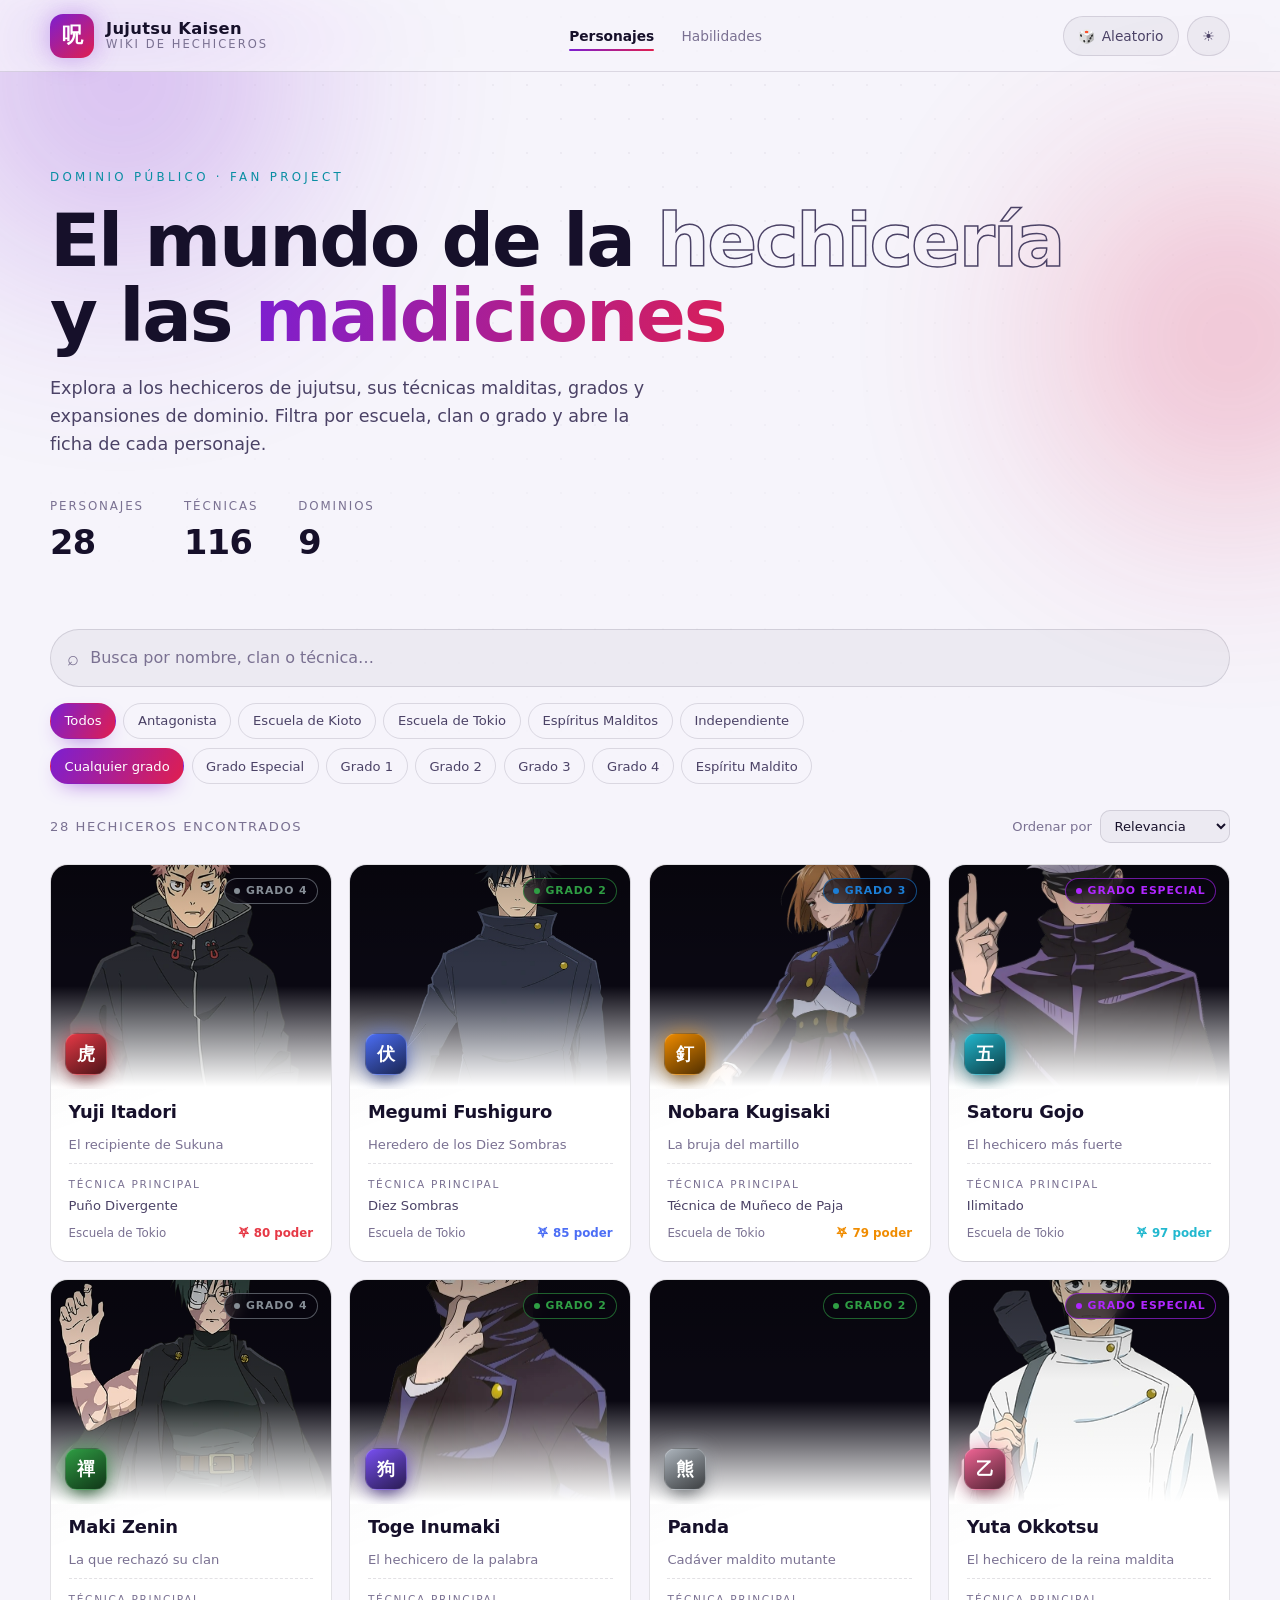
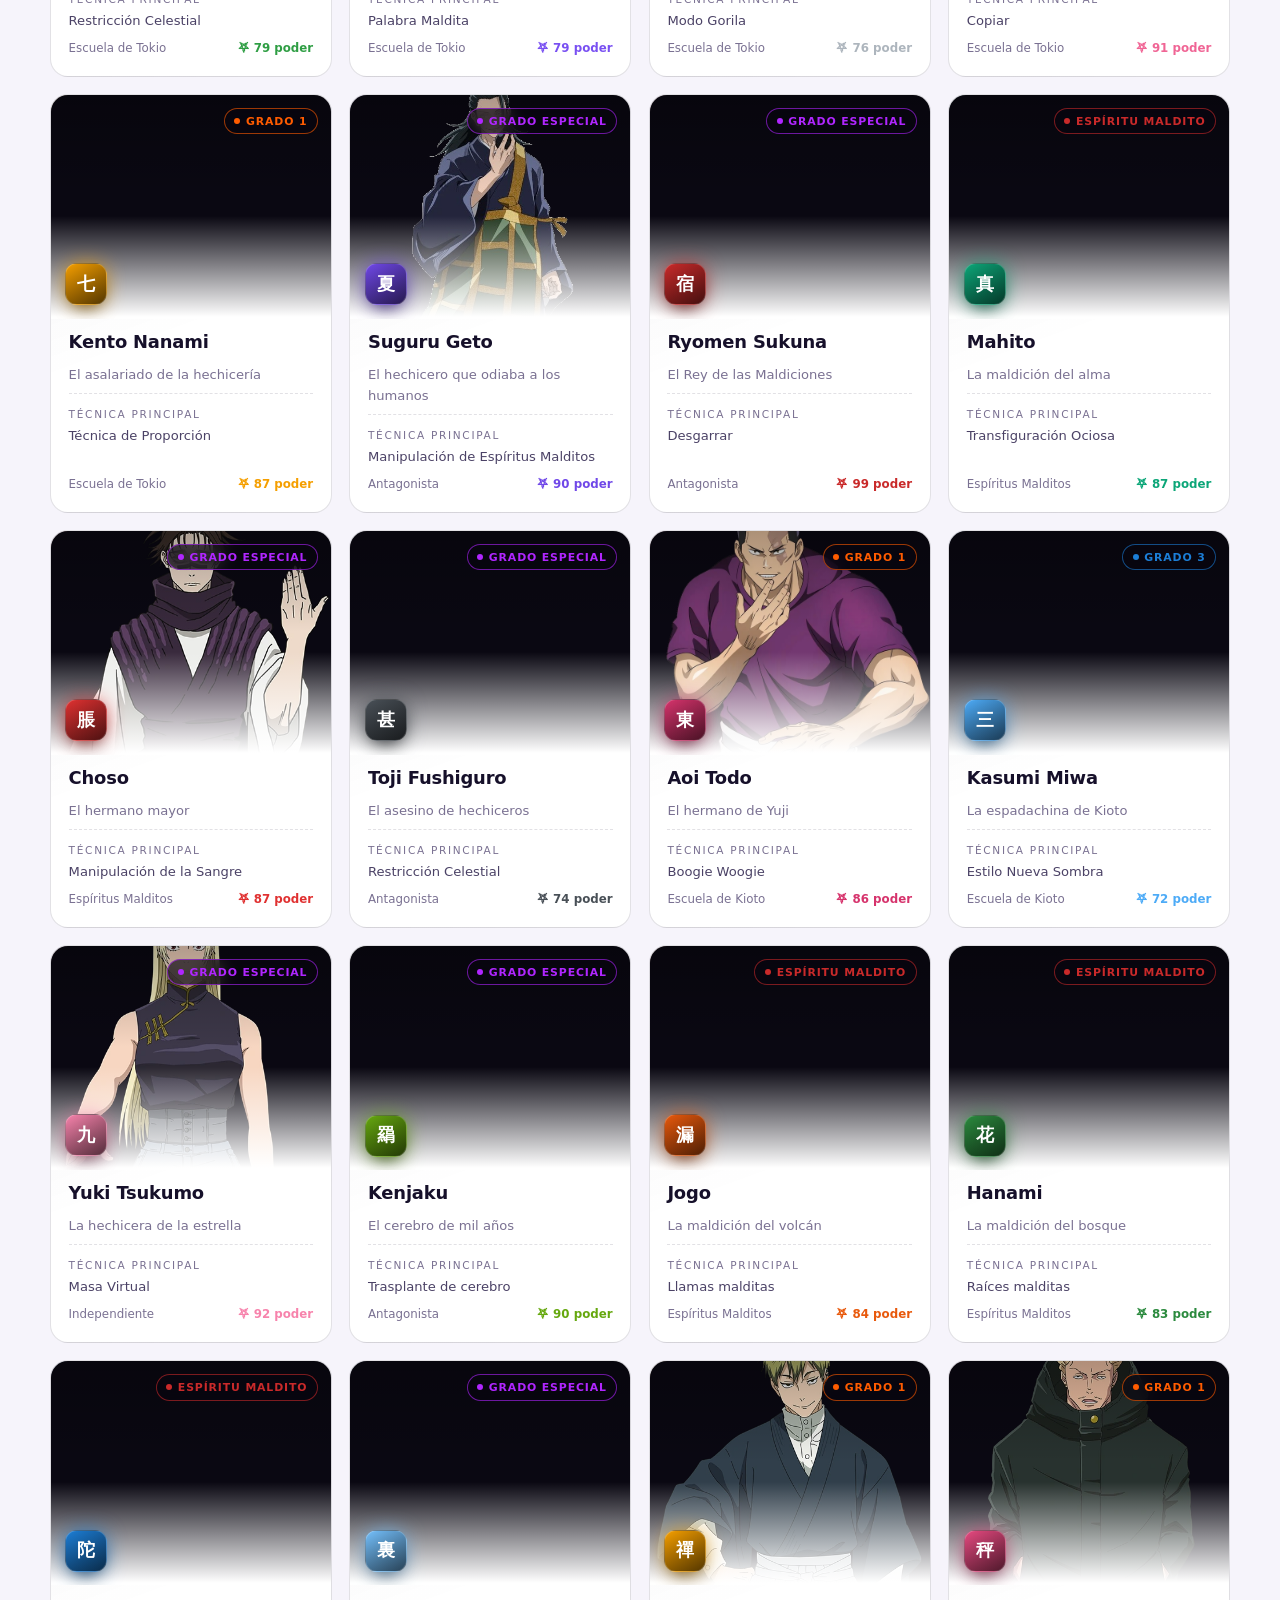
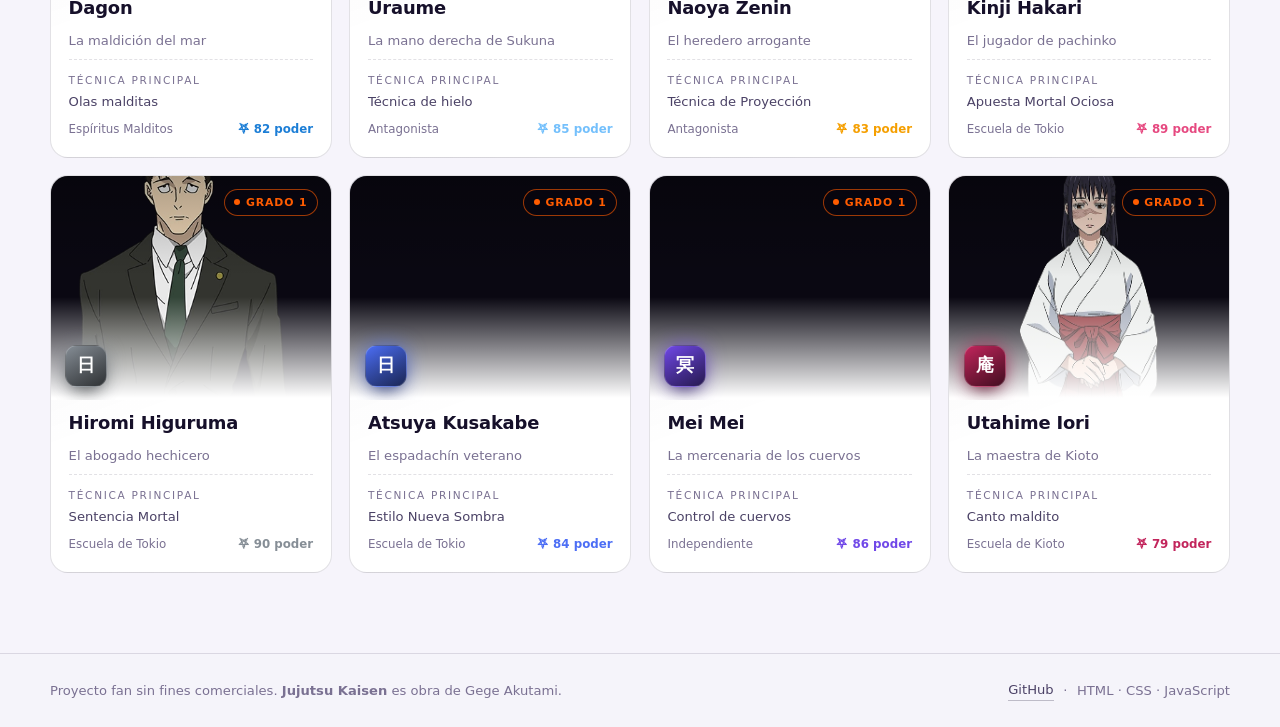
==== commit c2beac2b: "feat: pagina de habilidades enlazada desde cada ficha, 10 personajes nuevos y animaciones" ====
--- a/index.html
+++ b/index.html
@@ -9,6 +9,7 @@
   <link rel="stylesheet" href="css/style.css" />
 </head>
 <body>
+  <div class="progress" aria-hidden="true"><i id="progress-bar"></i></div>
   <div class="aura aura-1" aria-hidden="true"></div>
   <div class="aura aura-2" aria-hidden="true"></div>
 
@@ -22,6 +23,11 @@
         </span>
       </a>
 
+      <nav class="site-nav" aria-label="Secciones">
+        <a class="nav-link is-active" href="index.html" aria-current="page">Personajes</a>
+        <a class="nav-link" href="habilidades.html">Habilidades</a>
+      </nav>
+
       <nav class="header-actions" aria-label="Acciones">
         <button class="btn-ghost" id="btn-random" type="button" title="Personaje aleatorio">
           <span aria-hidden="true">🎲</span> Aleatorio
@@ -34,7 +40,7 @@
   </header>
 
   <main id="top">
-    <section class="hero wrap">
+    <section class="hero wrap reveal">
       <p class="hero-kicker">Dominio público · Fan project</p>
       <h1 class="hero-title">
         El mundo de la <span class="stroke">hechicería</span><br />
@@ -51,7 +57,7 @@
       </dl>
     </section>
 
-    <section class="controls wrap" aria-label="Buscador y filtros">
+    <section class="controls wrap reveal" aria-label="Buscador y filtros">
       <div class="search-box">
         <span class="search-icon" aria-hidden="true">⌕</span>
         <input id="search" type="search" placeholder="Busca por nombre, clan o técnica…" autocomplete="off" aria-label="Buscar personaje" />
@@ -137,6 +143,7 @@
 
   <script src="js/data.js"></script>
   <script src="js/imagenes.js"></script>
+  <script src="js/ui.js"></script>
   <script src="js/app.js"></script>
 </body>
 </html>
--- a/css/style.css
+++ b/css/style.css
@@ -1004,3 +1004,351 @@
     scroll-behavior: auto !important;
   }
 }
+
+/* ============================================================
+   Navegación entre secciones
+   ============================================================ */
+
+.site-nav {
+  display: flex;
+  gap: 0.3rem;
+  align-items: center;
+}
+
+.nav-link {
+  position: relative;
+  padding: 0.45rem 0.7rem;
+  border-radius: 999px;
+  color: var(--text-dim);
+  font-size: 0.86rem;
+  text-decoration: none;
+  transition: color 0.2s;
+}
+
+.nav-link::after {
+  content: "";
+  position: absolute;
+  left: 0.7rem;
+  right: 0.7rem;
+  bottom: 0.2rem;
+  height: 2px;
+  border-radius: 2px;
+  background: linear-gradient(90deg, var(--accent), var(--accent-2));
+  transform: scaleX(0);
+  transform-origin: left;
+  transition: transform 0.3s var(--ease);
+}
+
+.nav-link:hover {
+  color: var(--text);
+}
+
+.nav-link:hover::after,
+.nav-link.is-active::after {
+  transform: scaleX(1);
+}
+
+.nav-link.is-active {
+  color: var(--text);
+  font-weight: 600;
+}
+
+/* ---------- Barra de progreso de lectura ---------- */
+
+.progress {
+  position: fixed;
+  top: 0;
+  left: 0;
+  right: 0;
+  height: 3px;
+  z-index: 70;
+  pointer-events: none;
+}
+
+.progress i {
+  display: block;
+  height: 100%;
+  width: 100%;
+  transform: scaleX(0);
+  transform-origin: 0 50%;
+  background: linear-gradient(90deg, var(--accent), var(--accent-2), var(--accent-3));
+  transition: transform 0.1s linear;
+}
+
+/* ---------- Aparición al hacer scroll ---------- */
+
+.reveal {
+  opacity: 0;
+  transform: translateY(20px);
+  transition: opacity 0.7s var(--ease), transform 0.7s var(--ease);
+}
+
+.reveal.is-visible {
+  opacity: 1;
+  transform: none;
+}
+
+/* ---------- Animaciones de entrada ---------- */
+
+@keyframes aparecer {
+  from {
+    opacity: 0;
+  }
+}
+
+@keyframes subir {
+  from {
+    opacity: 0;
+    transform: translateY(8px);
+  }
+}
+
+body {
+  animation: aparecer 0.45s ease both;
+}
+
+.hero-title .gradient {
+  background-size: 200% auto;
+  animation: brillo 9s linear infinite;
+}
+
+@keyframes brillo {
+  to {
+    background-position: 200% center;
+  }
+}
+
+.stat-row {
+  animation: subir 0.45s var(--ease) both;
+}
+
+.stat-row:nth-child(2) {
+  animation-delay: 0.05s;
+}
+
+.stat-row:nth-child(3) {
+  animation-delay: 0.1s;
+}
+
+.stat-row:nth-child(4) {
+  animation-delay: 0.15s;
+}
+
+.stat-row:nth-child(5) {
+  animation-delay: 0.2s;
+}
+
+/* ---------- Enlaces de técnicas en la ficha ---------- */
+
+.tech-list li {
+  padding: 0;
+  transition: border-color 0.2s, background 0.2s, transform 0.2s var(--ease);
+}
+
+.tech-list li:hover {
+  border-color: color-mix(in srgb, var(--modal-color) 65%, var(--border));
+  background: color-mix(in srgb, var(--modal-color) 12%, transparent);
+  transform: translateY(-1px);
+}
+
+.tech-link {
+  display: inline-flex;
+  align-items: center;
+  gap: 0.35rem;
+  padding: 0.35rem 0.7rem;
+  color: inherit;
+  text-decoration: none;
+}
+
+.tech-link::after {
+  content: "→";
+  font-size: 0.75em;
+  opacity: 0;
+  transform: translateX(-3px);
+  transition: opacity 0.2s, transform 0.2s var(--ease);
+}
+
+.tech-link:hover::after,
+.tech-link:focus-visible::after {
+  opacity: 1;
+  transform: none;
+}
+
+.tech-all-link {
+  color: var(--accent-3);
+  font-weight: 600;
+  font-size: 0.78rem;
+}
+
+.domain-link {
+  color: inherit;
+  text-decoration: none;
+  border-bottom: 1px dashed currentColor;
+}
+
+.domain-link:hover {
+  color: var(--accent-3);
+}
+
+/* ---------- Página de habilidades ---------- */
+
+.tech-grid {
+  grid-template-columns: repeat(auto-fill, minmax(248px, 1fr));
+}
+
+.tech-card {
+  position: relative;
+  display: flex;
+  flex-direction: column;
+  gap: 0.5rem;
+  padding: 1.05rem 1.1rem 0.95rem;
+  border-radius: var(--radius);
+  border: 1px solid var(--border);
+  background:
+    linear-gradient(160deg, var(--surface-strong), transparent 58%),
+    var(--bg-soft);
+  color: inherit;
+  text-decoration: none;
+  overflow: hidden;
+  isolation: isolate;
+  transition: transform 0.3s var(--ease), border-color 0.3s, box-shadow 0.3s;
+  animation: rise 0.45s var(--ease) both;
+}
+
+.tech-card::before {
+  content: "";
+  position: absolute;
+  left: -25%;
+  bottom: -65%;
+  width: 75%;
+  aspect-ratio: 1;
+  border-radius: 50%;
+  background: radial-gradient(circle, var(--tech-color), transparent 66%);
+  opacity: 0.16;
+  z-index: -1;
+  transition: opacity 0.3s;
+}
+
+.tech-card:hover {
+  transform: translateY(-4px);
+  border-color: color-mix(in srgb, var(--tech-color) 50%, var(--border));
+  box-shadow: 0 24px 40px -30px var(--tech-color);
+}
+
+.tech-card:hover::before {
+  opacity: 0.3;
+}
+
+.tech-card:focus-visible {
+  outline: 2px solid var(--tech-color);
+  outline-offset: 2px;
+}
+
+.tech-card.is-domain {
+  border-color: color-mix(in srgb, var(--tech-color) 42%, var(--border));
+}
+
+.tech-card.is-domain .badge {
+  background: color-mix(in srgb, var(--tech-color) 18%, transparent);
+}
+
+.tech-card.is-target {
+  animation: pulso 1.1s ease 2;
+}
+
+@keyframes pulso {
+  0%,
+  100% {
+    box-shadow: 0 0 0 0 transparent;
+  }
+  50% {
+    box-shadow: 0 0 0 4px color-mix(in srgb, var(--tech-color) 45%, transparent);
+  }
+}
+
+.tech-top {
+  display: flex;
+  align-items: center;
+  justify-content: space-between;
+  gap: 0.6rem;
+}
+
+.tech-avatar {
+  display: grid;
+  place-items: center;
+  width: 38px;
+  height: 38px;
+  flex: 0 0 auto;
+  border-radius: 50%;
+  overflow: hidden;
+  background: linear-gradient(150deg, var(--tech-color), color-mix(in srgb, var(--tech-color) 30%, #000));
+  color: #fff;
+  font-size: 0.95rem;
+  font-weight: 700;
+}
+
+.tech-avatar img {
+  width: 100%;
+  height: 100%;
+  object-fit: cover;
+  object-position: 50% 15%;
+}
+
+.tech-name {
+  margin: 0.15rem 0 0;
+  font-size: 1.02rem;
+  line-height: 1.3;
+  letter-spacing: -0.01em;
+}
+
+.tech-owner {
+  margin: 0;
+  font-size: 0.78rem;
+  color: var(--text-dim);
+}
+
+.tech-cta {
+  display: flex;
+  align-items: center;
+  gap: 0.4rem;
+  margin-top: auto;
+  padding-top: 0.65rem;
+  font-size: 0.7rem;
+  letter-spacing: 0.12em;
+  text-transform: uppercase;
+  color: var(--text-dim);
+}
+
+.tech-arrow {
+  transition: transform 0.25s var(--ease);
+}
+
+.tech-card:hover .tech-arrow {
+  transform: translateX(4px);
+  color: var(--text);
+}
+
+/* ---------- Ajustes responsive ---------- */
+
+@media (max-width: 860px) {
+  .brand-text small {
+    display: none;
+  }
+
+  .nav-link {
+    padding: 0.4rem 0.5rem;
+    font-size: 0.8rem;
+  }
+}
+
+@media (max-width: 560px) {
+  .header-inner {
+    flex-wrap: wrap;
+    row-gap: 0.4rem;
+  }
+
+  .site-nav {
+    order: 3;
+    width: 100%;
+  }
+}
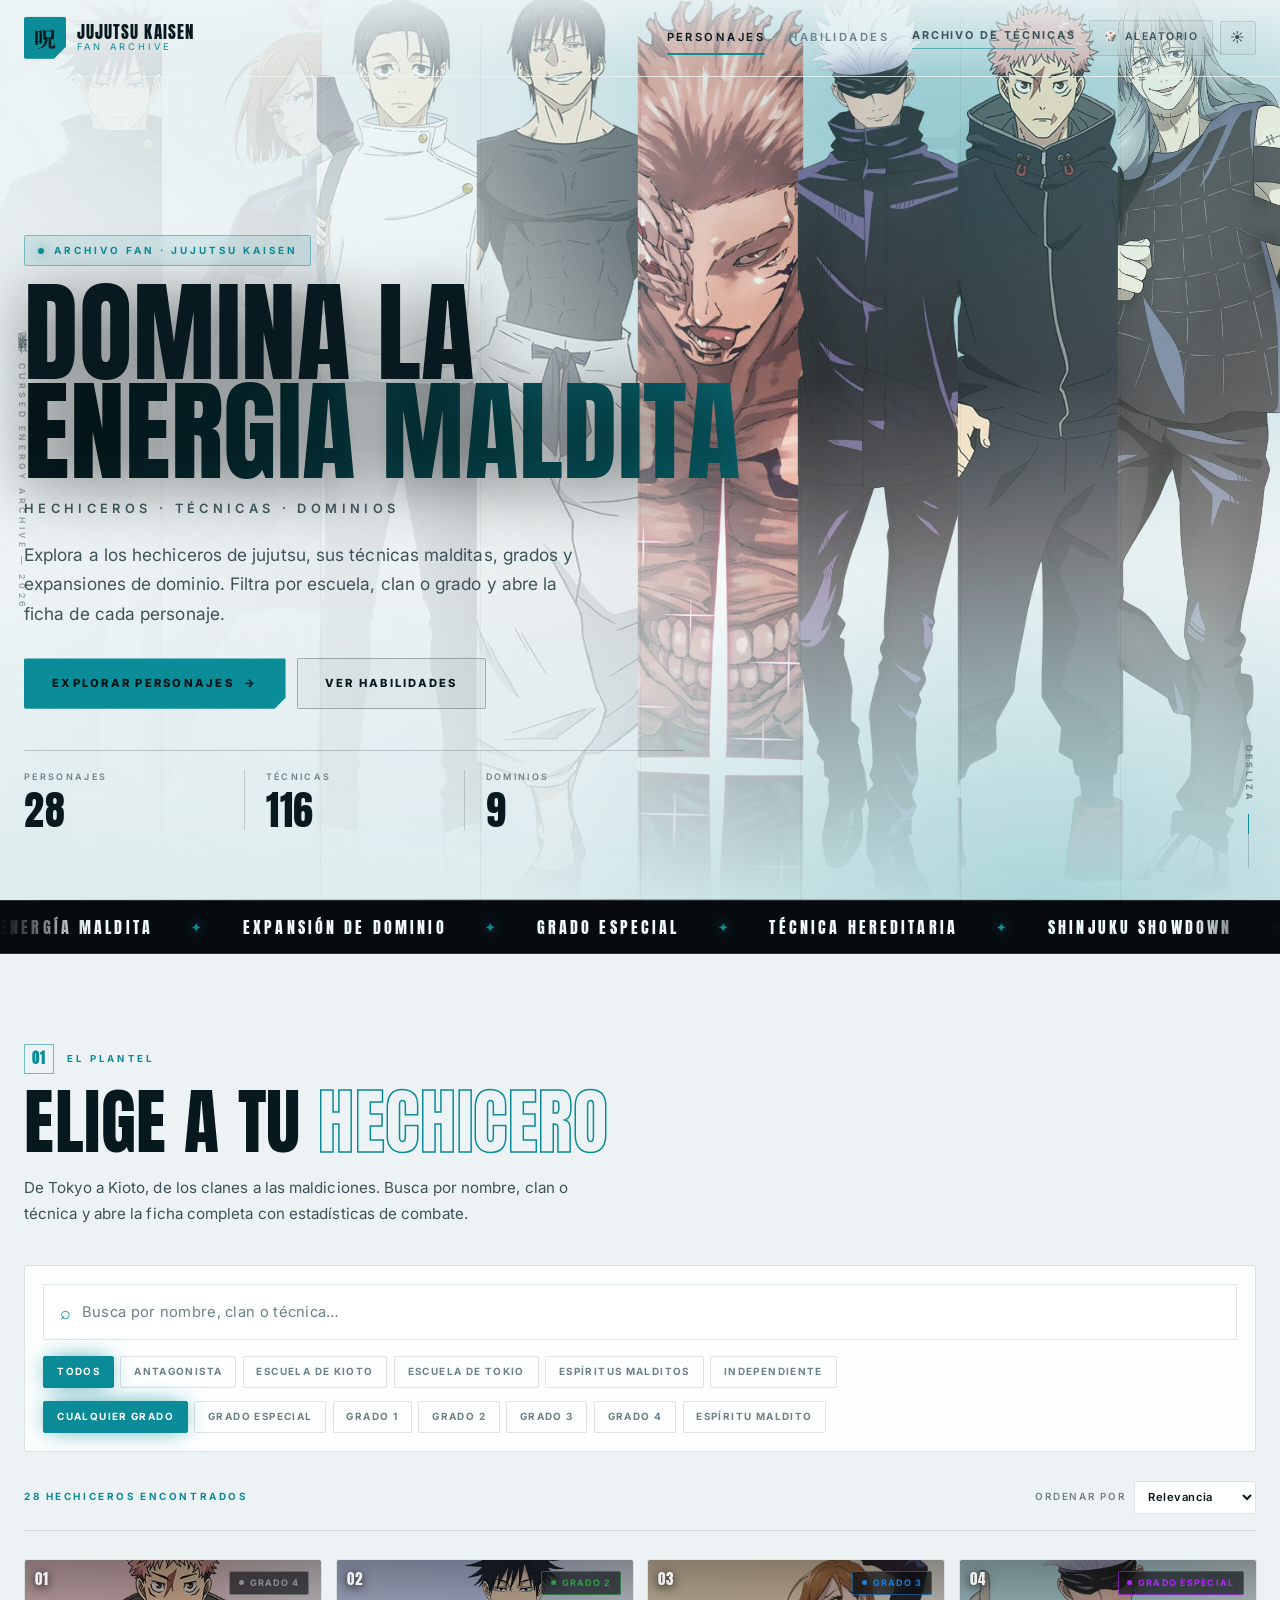
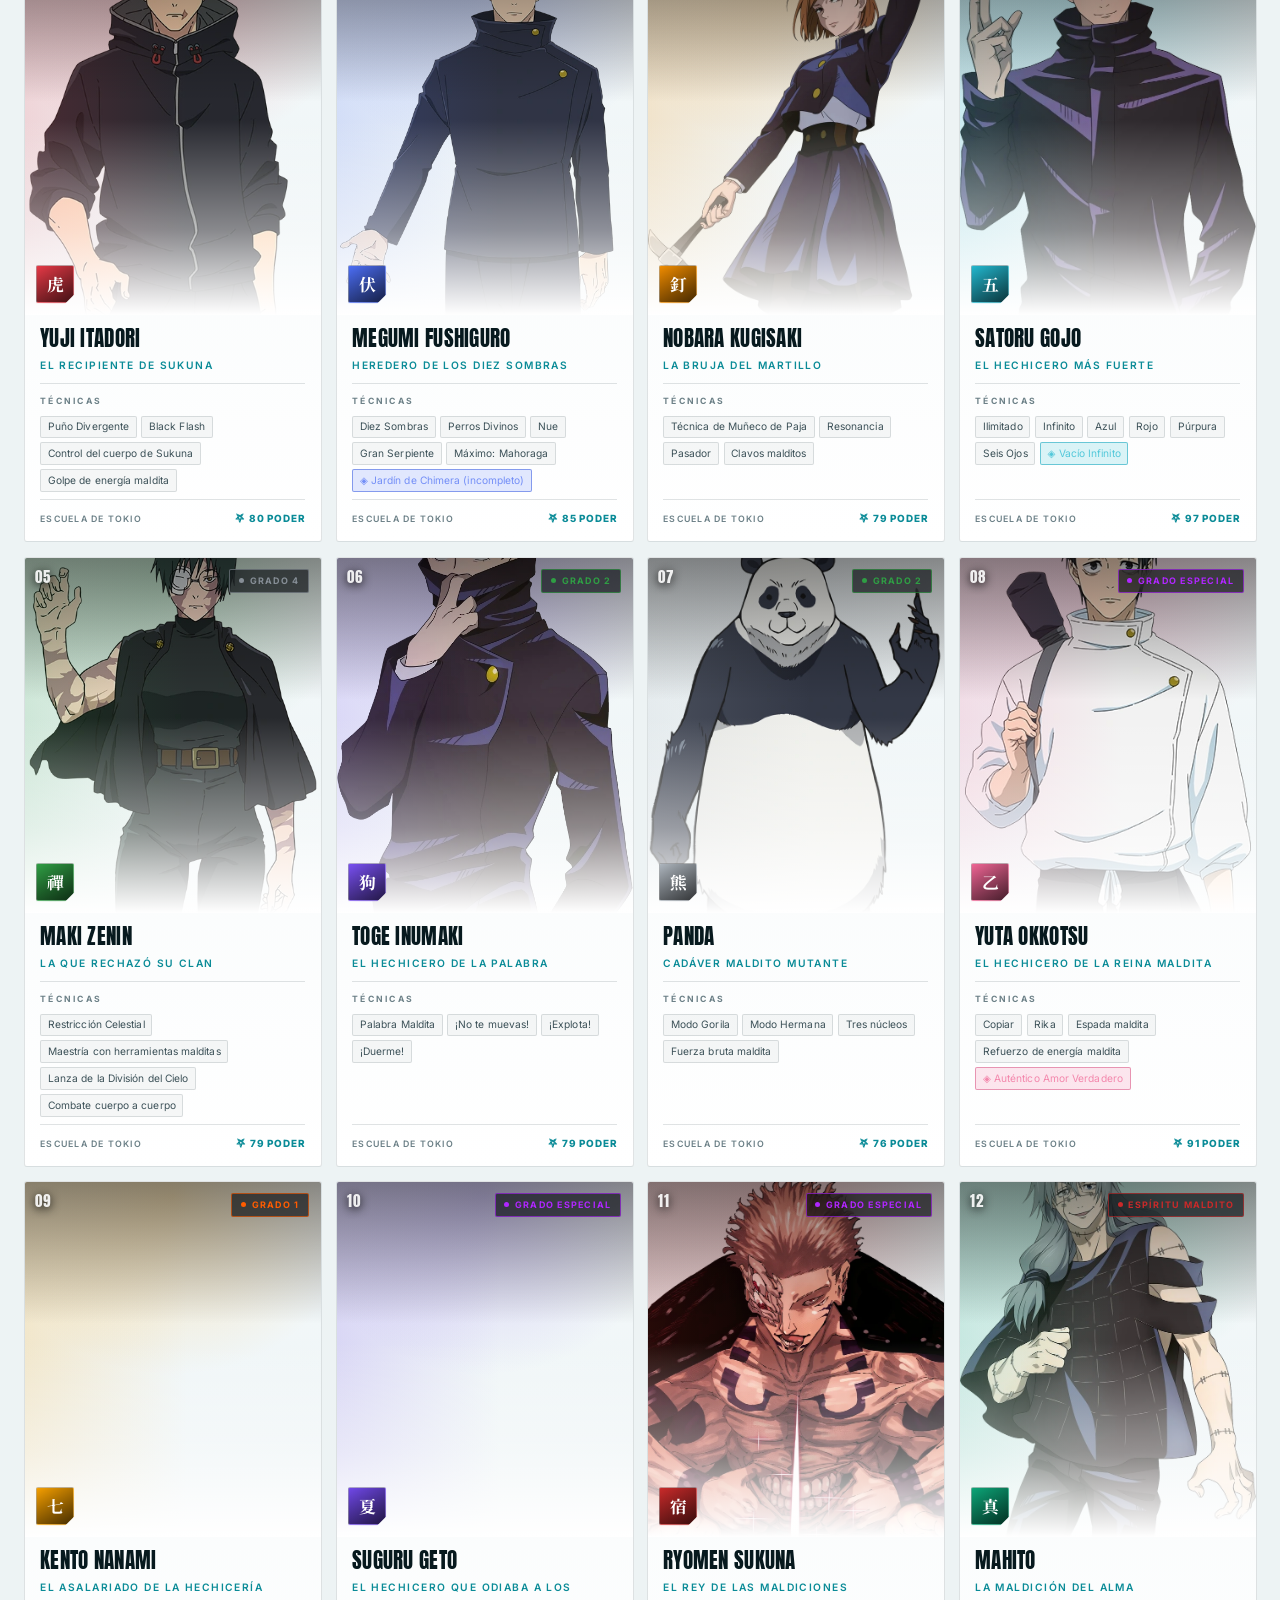
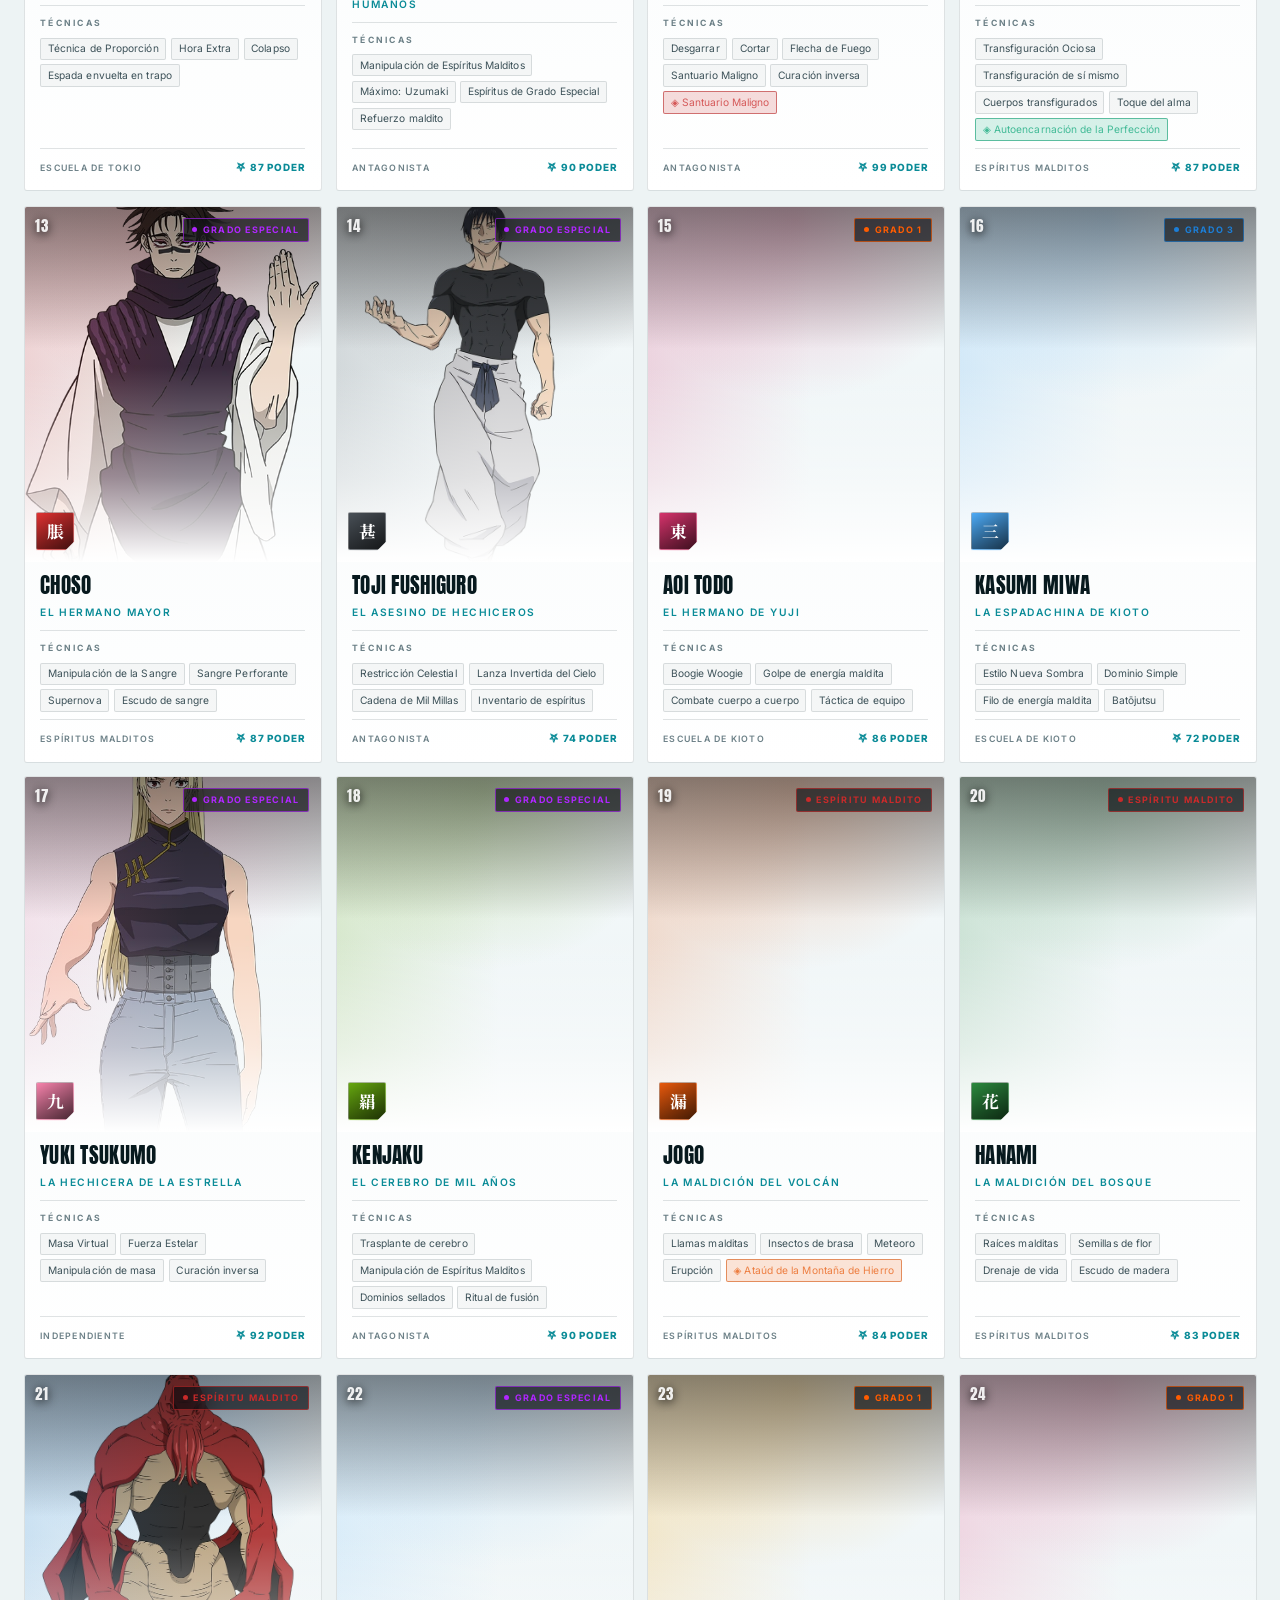
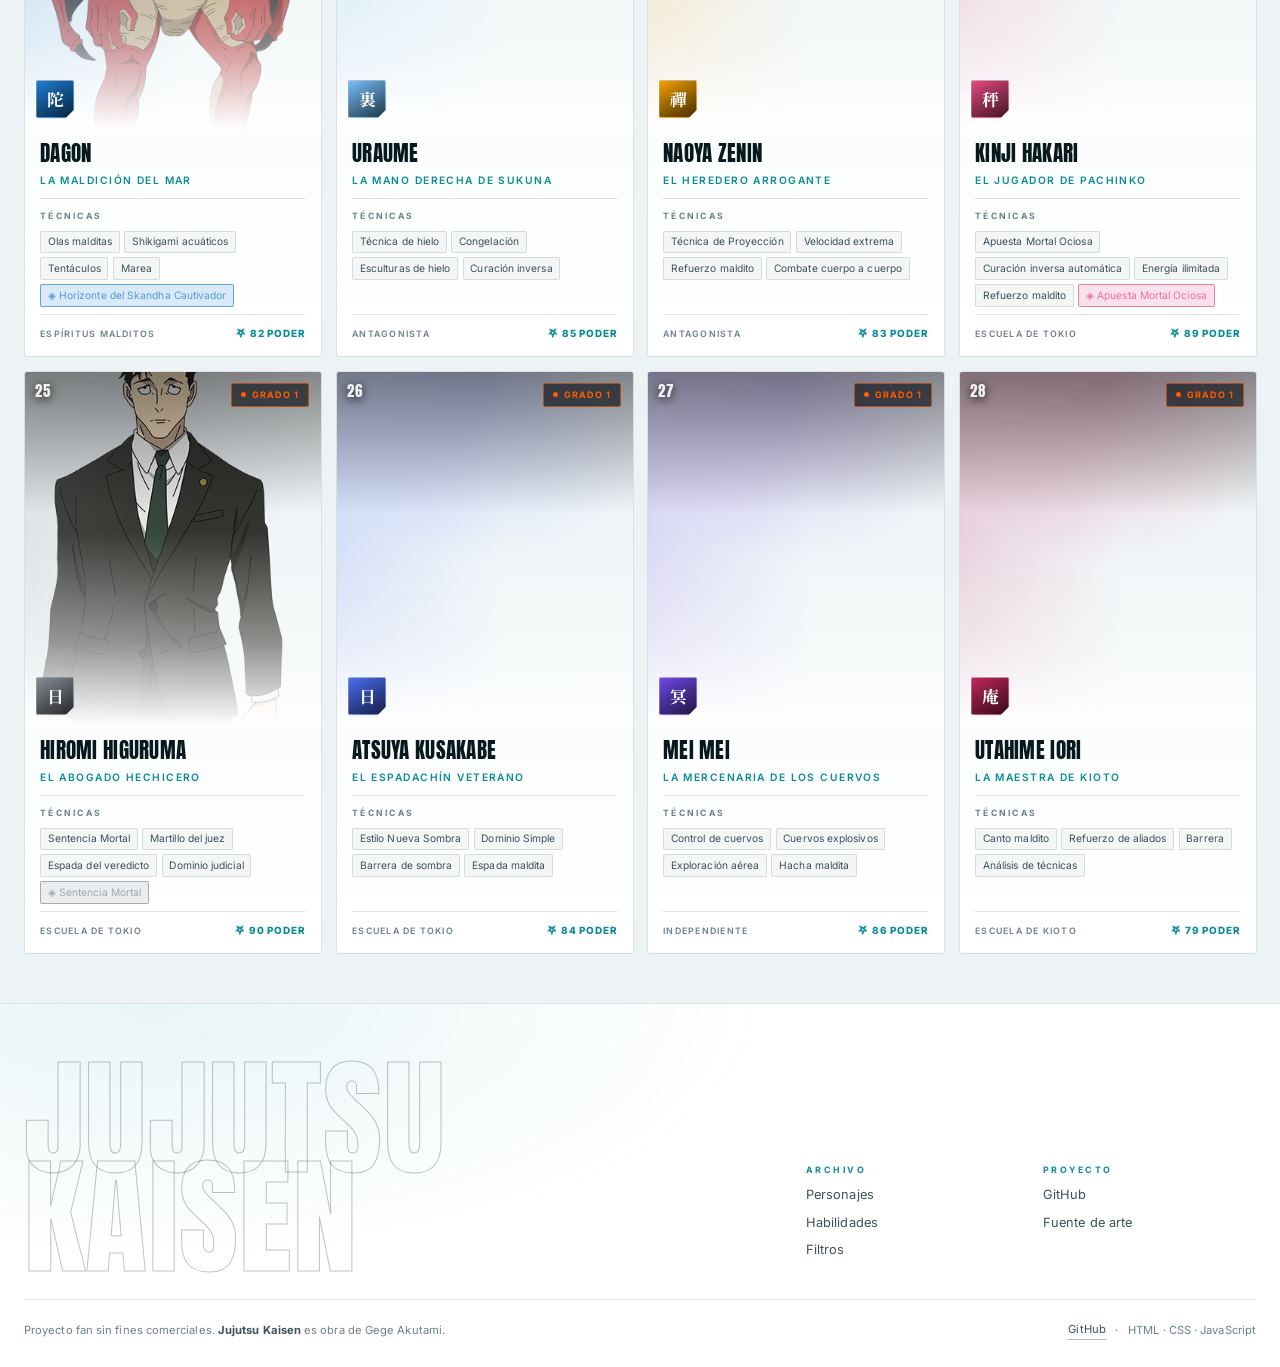
==== commit de6f6761: "feat: rediseno estilo landing de Cursed Clash con animaciones" ====
--- a/index.html
+++ b/index.html
@@ -6,6 +6,9 @@
   <title>Jujutsu Kaisen — Wiki de Hechiceros</title>
   <meta name="description" content="Wiki no oficial de Jujutsu Kaisen: personajes, técnicas malditas, expansiones de dominio y estadísticas de combate." />
   <link rel="icon" href="data:image/svg+xml,%3Csvg xmlns='http://www.w3.org/2000/svg' viewBox='0 0 100 100'%3E%3Ctext y='.9em' font-size='90'%3E%F0%9F%91%81%EF%B8%8F%3C/text%3E%3C/svg%3E" />
+  <link rel="preconnect" href="https://fonts.googleapis.com" />
+  <link rel="preconnect" href="https://fonts.gstatic.com" crossorigin />
+  <link href="https://fonts.googleapis.com/css2?family=Anton&family=Inter:wght@300;400;500;600;700;800&family=Noto+Serif+JP:wght@700&display=swap" rel="stylesheet" />
   <link rel="stylesheet" href="css/style.css" />
 </head>
 <body>
@@ -15,11 +18,11 @@
 
   <header class="site-header">
     <div class="wrap header-inner">
-      <a class="brand" href="#top">
+      <a class="brand" href="#top" aria-label="Jujutsu Kaisen, ir al inicio">
         <span class="brand-mark" aria-hidden="true">呪</span>
         <span class="brand-text">
           <strong>Jujutsu Kaisen</strong>
-          <small>Wiki de hechiceros</small>
+          <small>Fan archive</small>
         </span>
       </a>
 
@@ -29,6 +32,7 @@
       </nav>
 
       <nav class="header-actions" aria-label="Acciones">
+        <a class="btn-head" href="habilidades.html">Archivo de técnicas</a>
         <button class="btn-ghost" id="btn-random" type="button" title="Personaje aleatorio">
           <span aria-hidden="true">🎲</span> Aleatorio
         </button>
@@ -40,21 +44,84 @@
   </header>
 
   <main id="top">
-    <section class="hero wrap reveal">
-      <p class="hero-kicker">Dominio público · Fan project</p>
-      <h1 class="hero-title">
-        El mundo de la <span class="stroke">hechicería</span><br />
-        y las <span class="gradient">maldiciones</span>
-      </h1>
-      <p class="hero-copy">
-        Explora a los hechiceros de jujutsu, sus técnicas malditas, grados y expansiones de dominio.
-        Filtra por escuela, clan o grado y abre la ficha de cada personaje.
-      </p>
-      <dl class="hero-stats">
-        <div><dt id="stat-total">0</dt><dd>Personajes</dd></div>
-        <div><dt id="stat-techniques">0</dt><dd>Técnicas</dd></div>
-        <div><dt id="stat-domains">0</dt><dd>Dominios</dd></div>
-      </dl>
+    <section class="hero" id="inicio">
+      <div class="hero-art" aria-hidden="true">
+        <img class="hero-art-img" src="assets/personajes/megumi.webp" alt="" />
+        <img class="hero-art-img" src="assets/personajes/nobara.webp" alt="" />
+        <img class="hero-art-img" src="assets/personajes/yuta.webp" alt="" />
+        <img class="hero-art-img" src="assets/personajes/toji.webp" alt="" />
+        <img class="hero-art-img" src="assets/personajes/sukuna.webp" alt="" />
+        <img class="hero-art-img" src="assets/personajes/gojo.webp" alt="" />
+        <img class="hero-art-img" src="assets/personajes/yuji.webp" alt="" />
+        <img class="hero-art-img" src="assets/personajes/mahito.webp" alt="" />
+      </div>
+      <div class="hero-veil" aria-hidden="true"></div>
+      <span class="hero-grid" aria-hidden="true"></span>
+
+      <div class="wrap hero-inner">
+        <p class="hero-kicker">
+          <span class="kicker-dot" aria-hidden="true"></span>
+          Archivo fan · Jujutsu Kaisen
+        </p>
+
+        <h1 class="hero-title">
+          <span class="line">Domina la</span>
+          <span class="line accent">energía maldita</span>
+          <span class="line line-sm">Hechiceros · Técnicas · Dominios</span>
+        </h1>
+
+        <p class="hero-copy">
+          Explora a los hechiceros de jujutsu, sus técnicas malditas, grados y expansiones de dominio.
+          Filtra por escuela, clan o grado y abre la ficha de cada personaje.
+        </p>
+
+        <div class="hero-actions">
+          <a class="btn btn-primary" href="#personajes">
+            Explorar personajes <span aria-hidden="true">→</span>
+          </a>
+          <a class="btn btn-outline" href="habilidades.html">Ver habilidades</a>
+        </div>
+
+        <dl class="hero-stats">
+          <div><dt id="stat-total">0</dt><dd>Personajes</dd></div>
+          <div><dt id="stat-techniques">0</dt><dd>Técnicas</dd></div>
+          <div><dt id="stat-domains">0</dt><dd>Dominios</dd></div>
+        </dl>
+      </div>
+
+      <a class="hero-scroll" href="#personajes" aria-label="Bajar al plantel">
+        <span>Desliza</span>
+        <i aria-hidden="true"></i>
+      </a>
+      <p class="hero-rail" aria-hidden="true">呪術廻戦 — Cursed energy archive — 2026</p>
+    </section>
+
+    <div class="ticker" aria-hidden="true">
+      <div class="ticker-track">
+        <div class="ticker-group">
+          <span>Energía maldita</span><b>✦</b>
+          <span>Expansión de dominio</span><b>✦</b>
+          <span>Grado especial</span><b>✦</b>
+          <span>Técnica hereditaria</span><b>✦</b>
+          <span>Shinjuku Showdown</span><b>✦</b>
+        </div>
+        <div class="ticker-group">
+          <span>Energía maldita</span><b>✦</b>
+          <span>Expansión de dominio</span><b>✦</b>
+          <span>Grado especial</span><b>✦</b>
+          <span>Técnica hereditaria</span><b>✦</b>
+          <span>Shinjuku Showdown</span><b>✦</b>
+        </div>
+      </div>
+    </div>
+
+    <section class="section-head wrap reveal" id="personajes">
+      <p class="section-kicker"><span>01</span> El plantel</p>
+      <h2 class="display-title">Elige a tu <em>hechicero</em></h2>
+      <p class="section-sub">
+        De Tokyo a Kioto, de los clanes a las maldiciones. Busca por nombre, clan o técnica
+        y abre la ficha completa con estadísticas de combate.
+      </p>
     </section>
 
     <section class="controls wrap reveal" aria-label="Buscador y filtros">
@@ -95,6 +162,23 @@
   </main>
 
   <footer class="site-footer">
+    <div class="wrap footer-top">
+      <p class="footer-display" aria-hidden="true">Jujutsu<br />Kaisen</p>
+      <div class="footer-cols">
+        <div>
+          <p class="footer-label">Archivo</p>
+          <a href="index.html">Personajes</a>
+          <a href="habilidades.html">Habilidades</a>
+          <a href="#personajes">Filtros</a>
+        </div>
+        <div>
+          <p class="footer-label">Proyecto</p>
+          <a href="https://github.com/valentinahernandezvh8824-del/jujutsu-kaisen" target="_blank" rel="noopener">GitHub</a>
+          <a href="https://jujutsu-kaisen.fandom.com/" target="_blank" rel="noopener">Fuente de arte</a>
+        </div>
+      </div>
+    </div>
+
     <div class="wrap footer-inner">
       <p>
         Proyecto fan sin fines comerciales. <strong>Jujutsu Kaisen</strong> es obra de Gege Akutami.
--- a/css/style.css
+++ b/css/style.css
@@ -653,7 +653,38 @@
   letter-spacing: 0.16em;
   text-transform: uppercase;
   color: var(--text-dim);
-  margin-bottom: 0.15rem;
+  margin-bottom: 0.3rem;
+}
+
+.card-tech-list {
+  display: flex;
+  flex-wrap: wrap;
+  gap: 0.3rem;
+  margin: 0;
+  padding: 0;
+  list-style: none;
+}
+
+.tech-mini {
+  padding: 0.16rem 0.45rem;
+  border-radius: 7px;
+  border: 1px solid var(--border);
+  background: var(--surface);
+  font-size: 0.7rem;
+  line-height: 1.4;
+  color: var(--text-soft);
+  transition: border-color 0.2s, color 0.2s;
+}
+
+.card:hover .tech-mini {
+  border-color: var(--border-strong);
+  color: var(--text);
+}
+
+.tech-mini.is-domain {
+  border-color: color-mix(in srgb, var(--card-color) 45%, var(--border));
+  background: color-mix(in srgb, var(--card-color) 12%, transparent);
+  color: color-mix(in srgb, var(--card-color) 72%, var(--text));
 }
 
 .card-foot {
@@ -1352,3 +1383,1984 @@
     width: 100%;
   }
 }
+
+/* ============================================================
+   REDISEÑO 2026 — landing de videojuego
+   Inspirado en la página oficial de Jujutsu Kaisen: Cursed Clash:
+   negro cinematográfico, cian eléctrico, tipografía display,
+   arte a sangre y microanimaciones.
+   ============================================================ */
+
+:root {
+  --bg: #05070a;
+  --bg-soft: #080c11;
+  --panel: #0a0f15;
+  --panel-2: #0d141b;
+  --surface: rgba(255, 255, 255, 0.045);
+  --surface-strong: rgba(255, 255, 255, 0.09);
+  --border: rgba(255, 255, 255, 0.1);
+  --border-strong: rgba(255, 255, 255, 0.24);
+  --text: #f2fbfc;
+  --text-soft: #a8bac1;
+  --text-dim: #6d818a;
+  --accent: #31c0cc;
+  --accent-2: #7b2cff;
+  --accent-3: #a6f4fb;
+  --ring: rgba(49, 192, 204, 0.5);
+  --shadow: 0 30px 80px -30px rgba(0, 0, 0, 0.95);
+  --radius: 4px;
+  --radius-sm: 3px;
+  --maxw: 1320px;
+  --ease: cubic-bezier(0.22, 1, 0.36, 1);
+
+  --display: "Anton", "Arial Narrow", "Haettenschweiler", "Segoe UI", sans-serif;
+  --body: "Inter", "Segoe UI", system-ui, -apple-system, sans-serif;
+  --veil: #05070a;
+  --header: rgba(5, 7, 10, 0.84);
+  --title-grad: #ffffff;
+  --hero-filter: saturate(1.04) contrast(1.06) brightness(1.16);
+}
+
+[data-theme="light"] {
+  --bg: #edf3f4;
+  --bg-soft: #ffffff;
+  --panel: #ffffff;
+  --panel-2: #f5f9fa;
+  --surface: rgba(6, 30, 36, 0.045);
+  --surface-strong: rgba(6, 30, 36, 0.08);
+  --border: rgba(6, 30, 36, 0.12);
+  --border-strong: rgba(6, 30, 36, 0.3);
+  --text: #07191e;
+  --text-soft: #3c5158;
+  --text-dim: #6c8087;
+  --accent: #0a8b97;
+  --accent-2: #5a1fd0;
+  --accent-3: #0a6b74;
+  --ring: rgba(10, 139, 151, 0.4);
+  --shadow: 0 26px 60px -30px rgba(4, 30, 36, 0.4);
+  --veil: #edf3f4;
+  --header: rgba(237, 243, 244, 0.88);
+  --title-grad: #07191e;
+  --hero-filter: saturate(0.9) contrast(1.02) brightness(1.06);
+}
+
+/* ---------- Base ---------- */
+
+body {
+  font-family: var(--body);
+  background: var(--bg);
+  letter-spacing: 0.005em;
+  overflow-x: hidden;
+}
+
+body::before {
+  display: none;
+}
+
+body::after {
+  content: "";
+  position: fixed;
+  inset: 0;
+  z-index: 60;
+  pointer-events: none;
+  opacity: 0.05;
+  background-image: url("data:image/svg+xml,%3Csvg xmlns='http://www.w3.org/2000/svg' width='140' height='140'%3E%3Cfilter id='n'%3E%3CfeTurbulence type='fractalNoise' baseFrequency='.9' numOctaves='3'/%3E%3C/filter%3E%3Crect width='140' height='140' filter='url(%23n)'/%3E%3C/svg%3E");
+  mix-blend-mode: overlay;
+}
+
+main {
+  position: relative;
+  z-index: 1;
+}
+
+::selection {
+  background: var(--accent);
+  color: #04171b;
+}
+
+.wrap {
+  width: min(100% - 3rem, var(--maxw));
+}
+
+#personajes,
+#archivo {
+  scroll-margin-top: 100px;
+}
+
+/* Auras: ahora cian y violeta, más discretas */
+.aura {
+  opacity: 0.3;
+  filter: blur(130px);
+}
+
+.aura-1 {
+  background: radial-gradient(circle, var(--accent), transparent 68%);
+}
+
+.aura-2 {
+  background: radial-gradient(circle, var(--accent-2), transparent 70%);
+}
+
+/* ---------- Cabecera fija ---------- */
+
+.site-header {
+  position: fixed;
+  top: 0;
+  left: 0;
+  right: 0;
+  z-index: 50;
+  border-bottom: 1px solid transparent;
+  background: linear-gradient(to bottom, color-mix(in srgb, var(--bg) 82%, transparent), transparent);
+  backdrop-filter: blur(0px);
+  transition: background 0.35s ease, border-color 0.35s ease, backdrop-filter 0.35s ease;
+}
+
+.site-header.is-scrolled {
+  background: var(--header);
+  border-bottom-color: var(--border);
+  backdrop-filter: blur(20px) saturate(140%);
+}
+
+.header-inner {
+  display: flex;
+  align-items: center;
+  justify-content: space-between;
+  gap: 1.4rem;
+  padding-block: 1.05rem;
+  transition: padding 0.35s var(--ease);
+}
+
+.site-header.is-scrolled .header-inner {
+  padding-block: 0.65rem;
+}
+
+.brand {
+  display: flex;
+  align-items: center;
+  gap: 0.7rem;
+  text-decoration: none;
+  flex: 0 0 auto;
+}
+
+.brand-mark {
+  display: grid;
+  place-items: center;
+  width: 42px;
+  height: 42px;
+  border-radius: 2px;
+  font-family: "Noto Serif JP", "Yu Mincho", serif;
+  font-size: 1.35rem;
+  font-weight: 700;
+  color: #04171b;
+  background: var(--accent);
+  box-shadow: 0 0 26px -4px var(--accent);
+  clip-path: polygon(0 0, 100% 0, 100% calc(100% - 12px), calc(100% - 12px) 100%, 0 100%);
+}
+
+.brand-text strong {
+  font-family: var(--display);
+  font-weight: 400;
+  font-size: 1.08rem;
+  letter-spacing: 0.06em;
+  text-transform: uppercase;
+  color: var(--text);
+}
+
+.brand-text small {
+  font-size: 0.58rem;
+  letter-spacing: 0.34em;
+  color: var(--accent);
+}
+
+.site-nav {
+  display: flex;
+  align-items: center;
+  gap: 1.5rem;
+  margin-left: auto;
+}
+
+.nav-link {
+  position: relative;
+  padding: 0.35rem 0;
+  border-radius: 0;
+  font-size: 0.7rem;
+  font-weight: 600;
+  letter-spacing: 0.22em;
+  text-transform: uppercase;
+  color: var(--text-dim);
+  text-decoration: none;
+  transition: color 0.2s;
+}
+
+.nav-link::after {
+  content: "";
+  position: absolute;
+  left: 0;
+  right: 0;
+  bottom: -0.15rem;
+  height: 2px;
+  background: var(--accent);
+  transform: scaleX(0);
+  transform-origin: left;
+  transition: transform 0.35s var(--ease);
+}
+
+.nav-link:hover,
+.nav-link.is-active {
+  color: var(--text);
+}
+
+.nav-link:hover::after,
+.nav-link.is-active::after {
+  transform: scaleX(1);
+}
+
+.nav-link.is-active {
+  font-weight: 600;
+}
+
+.header-actions {
+  display: flex;
+  align-items: center;
+  gap: 0.45rem;
+}
+
+.btn-head {
+  margin-right: 0.4rem;
+  padding-bottom: 0.2rem;
+  border-bottom: 1px solid color-mix(in srgb, var(--accent) 55%, transparent);
+  font-size: 0.68rem;
+  font-weight: 700;
+  letter-spacing: 0.18em;
+  text-transform: uppercase;
+  text-decoration: none;
+  color: var(--text-soft);
+  transition: color 0.2s, border-color 0.2s;
+}
+
+.btn-head:hover {
+  color: var(--accent);
+  border-color: var(--accent);
+}
+
+.btn-ghost {
+  display: inline-flex;
+  align-items: center;
+  gap: 0.4rem;
+  padding: 0.52rem 0.85rem;
+  border-radius: 2px;
+  border: 1px solid var(--border);
+  background: color-mix(in srgb, var(--surface) 70%, transparent);
+  color: var(--text-soft);
+  font: inherit;
+  font-size: 0.66rem;
+  font-weight: 600;
+  letter-spacing: 0.14em;
+  text-transform: uppercase;
+  text-decoration: none;
+  cursor: pointer;
+  transition: color 0.2s, border-color 0.2s, background 0.2s, transform 0.2s var(--ease);
+}
+
+.btn-ghost:hover {
+  color: var(--text);
+  border-color: var(--accent);
+  background: color-mix(in srgb, var(--accent) 12%, transparent);
+  transform: translateY(-1px);
+}
+
+#btn-theme {
+  width: 36px;
+  height: 34px;
+  justify-content: center;
+  padding: 0;
+  font-size: 0.85rem;
+}
+
+/* ---------- Hero cinematográfico ---------- */
+
+.hero {
+  position: relative;
+  display: flex;
+  align-items: flex-end;
+  min-height: min(100svh, 940px);
+  padding: 9.5rem 0 clamp(2rem, 4vw, 3.2rem);
+  overflow: hidden;
+  isolation: isolate;
+}
+
+.hero::after {
+  content: "";
+  position: absolute;
+  inset: auto 0 0;
+  height: 1px;
+  background: linear-gradient(90deg, transparent, color-mix(in srgb, var(--accent) 55%, transparent), transparent);
+}
+
+.hero::before {
+  content: "";
+  position: absolute;
+  inset: auto 0 0;
+  height: 58%;
+  z-index: -1;
+  pointer-events: none;
+  background:
+    radial-gradient(58% 100% at 82% 100%, color-mix(in srgb, var(--accent) 24%, transparent), transparent 70%),
+    linear-gradient(to top, color-mix(in srgb, var(--accent) 7%, transparent), transparent 62%);
+}
+
+.hero-art {
+  position: absolute;
+  inset: 0;
+  z-index: -3;
+  display: grid;
+  grid-template-columns: repeat(8, 1fr);
+  gap: 1px;
+  background:
+    radial-gradient(58% 68% at 78% 24%, color-mix(in srgb, var(--accent) 42%, transparent), transparent 68%),
+    radial-gradient(52% 58% at 18% 74%, color-mix(in srgb, var(--accent-2) 34%, transparent), transparent 70%),
+    linear-gradient(155deg, #0c2027, #06090d 62%);
+  transform: translate3d(var(--px, 0px), calc(var(--py, 0px) + var(--shift, 0px)), 0);
+  will-change: transform;
+}
+
+[data-theme="light"] .hero-art {
+  background:
+    radial-gradient(58% 68% at 78% 24%, color-mix(in srgb, var(--accent) 32%, transparent), transparent 68%),
+    radial-gradient(52% 58% at 18% 74%, color-mix(in srgb, var(--accent-2) 22%, transparent), transparent 70%),
+    linear-gradient(155deg, #d9e9ec, #eef3f4 62%);
+}
+
+.hero-art::before {
+  content: "呪";
+  position: absolute;
+  right: 2%;
+  top: 6%;
+  font-family: "Noto Serif JP", "Yu Mincho", serif;
+  font-size: clamp(10rem, 32vw, 30rem);
+  line-height: 1;
+  color: color-mix(in srgb, var(--text) 5%, transparent);
+  pointer-events: none;
+}
+
+.hero-art-img {
+  width: 100%;
+  height: 100%;
+  object-fit: cover;
+  object-position: 50% 10%;
+  filter: var(--hero-filter);
+  transform: scale(1.04);
+  animation: kenburns 24s ease-in-out infinite alternate;
+}
+
+.hero-art-img:nth-child(even) {
+  object-position: 50% 26%;
+  animation-delay: -6s;
+}
+
+.hero-art-img:nth-child(3n) {
+  object-position: 50% 4%;
+  animation-delay: -12s;
+}
+
+.hero-art-img:nth-child(4n) {
+  animation-delay: -18s;
+}
+
+.hero-art-img:nth-child(1),
+.hero-art-img:nth-child(2) {
+  opacity: 0.5;
+}
+
+@keyframes kenburns {
+  from {
+    transform: scale(1.06) translateY(0);
+  }
+  to {
+    transform: scale(1.16) translateY(-1.6%);
+  }
+}
+
+.hero-veil {
+  position: absolute;
+  inset: 0;
+  z-index: -2;
+  background:
+    radial-gradient(
+      90% 85% at 0% 62%,
+      color-mix(in srgb, var(--veil) 94%, transparent) 0%,
+      color-mix(in srgb, var(--veil) 70%, transparent) 34%,
+      transparent 68%
+    ),
+    linear-gradient(
+      90deg,
+      color-mix(in srgb, var(--veil) 88%, transparent) 0%,
+      color-mix(in srgb, var(--veil) 62%, transparent) 30%,
+      color-mix(in srgb, var(--veil) 4%, transparent) 64%,
+      color-mix(in srgb, var(--veil) 18%, transparent) 100%
+    ),
+    linear-gradient(to top, var(--bg) 0%, transparent 58%),
+    radial-gradient(120% 80% at 72% 12%, color-mix(in srgb, var(--accent) 20%, transparent), transparent 62%);
+}
+
+.hero-grid {
+  position: absolute;
+  inset: 0;
+  z-index: -1;
+  pointer-events: none;
+  background-image: repeating-linear-gradient(
+    90deg,
+    color-mix(in srgb, #ffffff 6%, transparent) 0 1px,
+    transparent 1px 12.5%
+  );
+  mask-image: linear-gradient(to right, transparent 0%, #000 42%, #000 100%);
+  opacity: 0.7;
+}
+
+[data-theme="light"] .hero-grid {
+  background-image: repeating-linear-gradient(
+    90deg,
+    color-mix(in srgb, #000000 7%, transparent) 0 1px,
+    transparent 1px 12.5%
+  );
+}
+
+.hero-inner {
+  position: relative;
+  z-index: 1;
+  padding-bottom: 1.2rem;
+}
+
+.hero-kicker {
+  display: inline-flex;
+  align-items: center;
+  gap: 0.65rem;
+  margin: 0 0 1.1rem;
+  padding: 0.38rem 0.8rem;
+  border: 1px solid color-mix(in srgb, var(--accent) 45%, transparent);
+  border-radius: 2px;
+  background: color-mix(in srgb, var(--accent) 10%, transparent);
+  color: var(--accent);
+  font-size: 0.62rem;
+  font-weight: 700;
+  letter-spacing: 0.3em;
+  text-transform: uppercase;
+  backdrop-filter: blur(6px);
+  animation: heroIn 0.9s var(--ease) both 0.05s;
+}
+
+.kicker-dot {
+  width: 6px;
+  height: 6px;
+  border-radius: 50%;
+  background: var(--accent);
+  box-shadow: 0 0 12px var(--accent);
+  animation: latido 2s ease-in-out infinite;
+}
+
+@keyframes latido {
+  0%, 100% {
+    opacity: 1;
+    transform: scale(1);
+  }
+  50% {
+    opacity: 0.35;
+    transform: scale(0.7);
+  }
+}
+
+.hero-title {
+  margin: 0;
+  font-family: var(--display);
+  font-weight: 400;
+  font-size: clamp(3.1rem, 8.6vw, 7.2rem);
+  line-height: 0.9;
+  letter-spacing: 0.005em;
+  text-transform: uppercase;
+  text-shadow: 0 10px 60px rgba(0, 0, 0, 0.55);
+}
+
+.hero-title .line {
+  display: block;
+  animation: heroIn 1s var(--ease) both;
+}
+
+.hero-title .line:nth-child(1) {
+  animation-delay: 0.12s;
+}
+
+.hero-title .line:nth-child(2) {
+  animation-delay: 0.24s;
+}
+
+.hero-title .line:nth-child(3) {
+  animation-delay: 0.36s;
+}
+
+.hero-title .accent {
+  color: transparent;
+  background: linear-gradient(100deg, var(--title-grad) 0%, var(--accent) 38%, var(--accent-3) 62%, var(--title-grad) 100%);
+  background-size: 220% auto;
+  -webkit-background-clip: text;
+  background-clip: text;
+  animation: brillo 9s linear infinite 0.6s;
+}
+
+.hero-title .line-sm {
+  margin-top: 1.15rem;
+  font-family: var(--body);
+  font-size: clamp(0.62rem, 1.4vw, 0.8rem);
+  font-weight: 600;
+  line-height: 1.4;
+  letter-spacing: 0.34em;
+  text-transform: uppercase;
+  color: var(--text-soft);
+  text-shadow: none;
+}
+
+@keyframes heroIn {
+  from {
+    opacity: 0;
+    transform: translateY(30px);
+    filter: blur(12px);
+  }
+  to {
+    opacity: 1;
+    transform: none;
+    filter: blur(0);
+  }
+}
+
+.hero-copy {
+  max-width: 52ch;
+  margin: 1.4rem 0 0;
+  color: var(--text-soft);
+  font-size: clamp(0.95rem, 1.35vw, 1.08rem);
+  line-height: 1.7;
+  animation: heroIn 0.9s var(--ease) both 0.48s;
+}
+
+.hero-actions {
+  display: flex;
+  flex-wrap: wrap;
+  gap: 0.7rem;
+  margin-top: 1.9rem;
+  animation: heroIn 0.9s var(--ease) both 0.58s;
+}
+
+.btn {
+  display: inline-flex;
+  align-items: center;
+  justify-content: center;
+  gap: 0.65rem;
+  padding: 0.95rem 1.7rem;
+  border: 1px solid transparent;
+  border-radius: 2px;
+  font-family: var(--body);
+  font-size: 0.7rem;
+  font-weight: 800;
+  letter-spacing: 0.2em;
+  text-transform: uppercase;
+  text-decoration: none;
+  cursor: pointer;
+  transition: background 0.25s, color 0.25s, border-color 0.25s, transform 0.25s var(--ease), box-shadow 0.25s;
+}
+
+.btn span {
+  transition: transform 0.25s var(--ease);
+}
+
+.btn:hover span {
+  transform: translateX(5px);
+}
+
+.btn-primary {
+  background: var(--accent);
+  color: #021417;
+  clip-path: polygon(0 0, 100% 0, 100% calc(100% - 11px), calc(100% - 11px) 100%, 0 100%);
+}
+
+.btn-primary:hover {
+  background: #ffffff;
+  color: #04171b;
+  box-shadow: 0 0 40px -6px var(--accent);
+  transform: translateY(-2px);
+}
+
+.btn-outline {
+  border-color: var(--border-strong);
+  background: color-mix(in srgb, var(--surface) 80%, transparent);
+  color: var(--text);
+  backdrop-filter: blur(8px);
+}
+
+.btn-outline:hover {
+  border-color: var(--accent);
+  color: var(--accent);
+  transform: translateY(-2px);
+}
+
+.hero-stats {
+  display: flex;
+  flex-wrap: wrap;
+  gap: 0;
+  max-width: 660px;
+  margin: 2.6rem 0 0;
+  padding: 1.15rem 0 0;
+  border-top: 1px solid color-mix(in srgb, var(--text) 20%, transparent);
+  animation: heroIn 0.9s var(--ease) both 0.68s;
+}
+
+.hero-stats div {
+  flex: 1 1 110px;
+  display: flex;
+  flex-direction: column-reverse;
+  padding: 0 1.3rem;
+  border-left: 1px solid color-mix(in srgb, var(--text) 16%, transparent);
+}
+
+.hero-stats div:first-child {
+  padding-left: 0;
+  border-left: 0;
+}
+
+.hero-stats dt {
+  font-family: var(--display);
+  font-size: clamp(1.7rem, 3.2vw, 2.5rem);
+  font-weight: 400;
+  line-height: 1;
+  letter-spacing: 0.02em;
+  color: var(--text);
+  font-variant-numeric: tabular-nums;
+}
+
+.hero-stats dd {
+  margin: 0 0 0.35rem;
+  font-size: 0.56rem;
+  font-weight: 600;
+  letter-spacing: 0.26em;
+  text-transform: uppercase;
+  color: var(--text-dim);
+}
+
+.hero-scroll {
+  position: absolute;
+  right: max(1.5rem, calc((100vw - var(--maxw)) / 2));
+  bottom: 2rem;
+  z-index: 2;
+  display: flex;
+  flex-direction: column;
+  align-items: center;
+  gap: 0.7rem;
+  text-decoration: none;
+  color: var(--text-dim);
+}
+
+.hero-scroll span {
+  font-size: 0.55rem;
+  font-weight: 700;
+  letter-spacing: 0.34em;
+  text-transform: uppercase;
+  writing-mode: vertical-rl;
+  transition: color 0.2s;
+}
+
+.hero-scroll i {
+  position: relative;
+  display: block;
+  width: 1px;
+  height: 54px;
+  overflow: hidden;
+  background: color-mix(in srgb, var(--text) 20%, transparent);
+}
+
+.hero-scroll i::after {
+  content: "";
+  position: absolute;
+  inset: 0 0 auto;
+  height: 20px;
+  background: var(--accent);
+  animation: cue 1.9s ease-in-out infinite;
+}
+
+.hero-scroll:hover span {
+  color: var(--accent);
+}
+
+@keyframes cue {
+  0% {
+    transform: translateY(-110%);
+  }
+  100% {
+    transform: translateY(380%);
+  }
+}
+
+.hero-rail {
+  position: absolute;
+  left: 0.9rem;
+  top: 52%;
+  z-index: 2;
+  margin: 0;
+  transform: translateY(-50%);
+  writing-mode: vertical-rl;
+  font-size: 0.54rem;
+  font-weight: 600;
+  letter-spacing: 0.42em;
+  text-transform: uppercase;
+  color: color-mix(in srgb, var(--text) 38%, transparent);
+}
+
+.hero--skills {
+  min-height: min(86svh, 780px);
+}
+
+/* ---------- Banda animada ---------- */
+
+.ticker {
+  position: relative;
+  overflow: hidden;
+  border-block: 1px solid rgba(255, 255, 255, 0.14);
+  background: #070b0f;
+  padding-block: 0.85rem;
+}
+
+.ticker::before,
+.ticker::after {
+  content: "";
+  position: absolute;
+  top: 0;
+  bottom: 0;
+  width: 90px;
+  z-index: 1;
+  pointer-events: none;
+}
+
+.ticker::before {
+  left: 0;
+  background: linear-gradient(90deg, #070b0f, transparent);
+}
+
+.ticker::after {
+  right: 0;
+  background: linear-gradient(270deg, #070b0f, transparent);
+}
+
+.ticker-track {
+  display: flex;
+  width: max-content;
+  animation: ticker 34s linear infinite;
+}
+
+.ticker:hover .ticker-track {
+  animation-play-state: paused;
+}
+
+.ticker-group {
+  display: flex;
+  align-items: center;
+  gap: 2.4rem;
+  padding-right: 2.4rem;
+  font-family: var(--display);
+  font-size: 0.98rem;
+  letter-spacing: 0.2em;
+  text-transform: uppercase;
+  color: #eef9fa;
+  white-space: nowrap;
+}
+
+.ticker-group b {
+  color: var(--accent);
+  font-size: 0.72rem;
+  text-shadow: 0 0 14px var(--accent);
+}
+
+@keyframes ticker {
+  to {
+    transform: translateX(-50%);
+  }
+}
+
+/* ---------- Cabeceras de sección ---------- */
+
+.section-head {
+  padding-block: clamp(3.4rem, 7vw, 5.6rem) 1.2rem;
+}
+
+.section-kicker {
+  display: flex;
+  align-items: center;
+  gap: 0.8rem;
+  margin: 0 0 1rem;
+  color: var(--accent);
+  font-size: 0.6rem;
+  font-weight: 700;
+  letter-spacing: 0.34em;
+  text-transform: uppercase;
+}
+
+.section-kicker span {
+  display: grid;
+  place-items: center;
+  width: 30px;
+  height: 30px;
+  border: 1px solid color-mix(in srgb, var(--accent) 55%, transparent);
+  font-family: var(--display);
+  font-size: 0.85rem;
+  letter-spacing: 0.04em;
+}
+
+.display-title {
+  max-width: 20ch;
+  margin: 0;
+  font-family: var(--display);
+  font-weight: 400;
+  font-size: clamp(2.3rem, 5.6vw, 4.5rem);
+  line-height: 0.92;
+  letter-spacing: 0.008em;
+  text-transform: uppercase;
+}
+
+.display-title em {
+  font-style: normal;
+  color: transparent;
+  -webkit-text-stroke: 1.5px var(--accent);
+  paint-order: stroke fill;
+}
+
+.section-sub {
+  max-width: 56ch;
+  margin: 1.2rem 0 0;
+  color: var(--text-soft);
+  font-size: 0.95rem;
+  line-height: 1.7;
+}
+
+/* ---------- Buscador y filtros ---------- */
+
+.controls {
+  display: grid;
+  gap: 1rem;
+  margin-top: 1.2rem;
+  padding: 1.15rem;
+  border: 1px solid var(--border);
+  border-radius: 3px;
+  background: color-mix(in srgb, var(--panel) 88%, transparent);
+  backdrop-filter: blur(12px);
+}
+
+.search-box {
+  display: flex;
+  align-items: center;
+  gap: 0.7rem;
+  padding: 0 0.95rem;
+  border-radius: 2px;
+  border: 1px solid var(--border);
+  background: var(--bg-soft);
+  transition: border-color 0.25s, box-shadow 0.25s, background 0.25s;
+}
+
+.search-box:focus-within {
+  border-color: var(--accent);
+  background: color-mix(in srgb, var(--accent) 5%, var(--bg-soft));
+  box-shadow: 0 0 0 3px color-mix(in srgb, var(--accent) 16%, transparent);
+}
+
+.search-icon {
+  font-size: 1.15rem;
+  color: var(--accent);
+}
+
+.search-box input {
+  padding: 0.95rem 0;
+  color: var(--text);
+  font-size: 0.92rem;
+}
+
+.search-box input::placeholder {
+  color: var(--text-dim);
+  letter-spacing: 0.02em;
+}
+
+.filters {
+  display: flex;
+  flex-wrap: wrap;
+  align-items: center;
+  justify-content: space-between;
+  gap: 0.8rem;
+}
+
+.filter-group {
+  gap: 0.4rem;
+}
+
+.chip {
+  padding: 0.44rem 0.8rem;
+  border-radius: 2px;
+  border: 1px solid var(--border);
+  background: transparent;
+  color: var(--text-dim);
+  font-size: 0.62rem;
+  font-weight: 700;
+  letter-spacing: 0.14em;
+  text-transform: uppercase;
+  transition: color 0.2s, border-color 0.2s, background 0.2s, box-shadow 0.2s;
+}
+
+.chip:hover {
+  color: var(--text);
+  border-color: color-mix(in srgb, var(--accent) 55%, var(--border));
+}
+
+.chip.is-active {
+  color: #02171b;
+  border-color: var(--accent);
+  background: var(--accent);
+  box-shadow: 0 0 24px -6px var(--accent);
+}
+
+[data-theme="light"] .chip.is-active {
+  color: #ffffff;
+}
+
+.results-head {
+  display: flex;
+  align-items: center;
+  justify-content: space-between;
+  gap: 1rem;
+  flex-wrap: wrap;
+  padding-block: 1.8rem 1rem;
+  border-bottom: 1px solid var(--border);
+}
+
+.results-count {
+  margin: 0;
+  font-size: 0.62rem;
+  font-weight: 700;
+  letter-spacing: 0.26em;
+  text-transform: uppercase;
+  color: var(--accent);
+}
+
+.sort {
+  display: inline-flex;
+  align-items: center;
+  gap: 0.5rem;
+  font-size: 0.62rem;
+  font-weight: 600;
+  letter-spacing: 0.18em;
+  text-transform: uppercase;
+  color: var(--text-dim);
+}
+
+.sort select {
+  padding: 0.45rem 0.6rem;
+  border-radius: 2px;
+  border: 1px solid var(--border);
+  background: var(--panel);
+  color: var(--text);
+  font: inherit;
+  font-size: 0.7rem;
+  letter-spacing: 0.04em;
+  text-transform: none;
+  cursor: pointer;
+}
+
+/* ---------- Tarjetas roster ---------- */
+
+.grid {
+  display: grid;
+  grid-template-columns: repeat(auto-fill, minmax(244px, 1fr));
+  gap: 14px;
+  padding-block: 1.8rem 3rem;
+  counter-reset: roster;
+}
+
+.card {
+  position: relative;
+  display: flex;
+  flex-direction: column;
+  border-radius: 3px;
+  border: 1px solid var(--border);
+  background: linear-gradient(180deg, var(--panel-2), var(--panel));
+  color: inherit;
+  font: inherit;
+  text-align: left;
+  cursor: pointer;
+  overflow: hidden;
+  isolation: isolate;
+  transition: transform 0.4s var(--ease), border-color 0.3s, box-shadow 0.4s;
+  animation: rise 0.6s var(--ease) both;
+}
+
+.card::before {
+  counter-increment: roster;
+  content: counter(roster, decimal-leading-zero);
+  position: absolute;
+  top: 0.45rem;
+  left: 0.65rem;
+  z-index: 4;
+  font-family: var(--display);
+  font-size: 0.95rem;
+  letter-spacing: 0.06em;
+  color: rgba(255, 255, 255, 0.9);
+  text-shadow: 0 2px 10px rgba(0, 0, 0, 0.9);
+  pointer-events: none;
+}
+
+.card::after {
+  content: "";
+  position: absolute;
+  right: -30%;
+  top: -30%;
+  width: 75%;
+  aspect-ratio: 1;
+  z-index: -1;
+  background: radial-gradient(circle, var(--card-color), transparent 64%);
+  opacity: 0.16;
+  transition: opacity 0.4s, transform 0.6s var(--ease);
+}
+
+.card:hover,
+.card:focus-within {
+  transform: translateY(-6px);
+  border-color: color-mix(in srgb, var(--card-color) 55%, var(--accent));
+  box-shadow:
+    0 34px 60px -42px var(--card-color),
+    0 0 0 1px color-mix(in srgb, var(--accent) 22%, transparent);
+}
+
+.card:hover::after,
+.card:focus-within::after {
+  opacity: 0.4;
+  transform: scale(1.12);
+}
+
+.card:focus-within {
+  outline: 2px solid var(--accent);
+  outline-offset: 3px;
+}
+
+.card-media {
+  position: relative;
+  aspect-ratio: 5 / 6;
+  overflow: hidden;
+  background:
+    radial-gradient(90% 70% at 50% 4%, color-mix(in srgb, var(--card-color) 34%, transparent), transparent 72%),
+    linear-gradient(180deg, #0d151c, #070a0f);
+}
+
+[data-theme="light"] .card-media {
+  background:
+    radial-gradient(90% 70% at 50% 4%, color-mix(in srgb, var(--card-color) 26%, transparent), transparent 72%),
+    linear-gradient(180deg, #f7fbfc, #e9f1f3);
+}
+
+.card-media::before {
+  content: "";
+  position: absolute;
+  inset: 0;
+  z-index: 2;
+  background: linear-gradient(105deg, transparent 34%, rgba(255, 255, 255, 0.32) 50%, transparent 66%);
+  transform: translateX(-135%);
+  transition: transform 0.85s var(--ease);
+  pointer-events: none;
+}
+
+.card:hover .card-media::before,
+.card:focus-within .card-media::before {
+  transform: translateX(135%);
+}
+
+.card-media::after {
+  content: "";
+  position: absolute;
+  inset: 0;
+  z-index: 1;
+  pointer-events: none;
+  background:
+    linear-gradient(to top, var(--panel) 0%, color-mix(in srgb, var(--panel) 45%, transparent) 24%, transparent 55%),
+    linear-gradient(to bottom, rgba(0, 0, 0, 0.45), transparent 40%),
+    linear-gradient(90deg, color-mix(in srgb, var(--card-color) 18%, transparent), transparent 55%);
+}
+
+.card-art {
+  width: 100%;
+  height: 100%;
+  object-fit: cover;
+  object-position: 50% 14%;
+  transition: transform 0.7s var(--ease), filter 0.5s;
+}
+
+.card:hover .card-art,
+.card:focus-within .card-art {
+  transform: scale(1.07);
+  filter: saturate(1.08) contrast(1.04);
+}
+
+.card-media .badge {
+  position: absolute;
+  top: 0.7rem;
+  right: 0.7rem;
+  z-index: 3;
+  border-radius: 2px;
+  background: rgba(4, 8, 12, 0.62);
+  backdrop-filter: blur(10px);
+}
+
+.badge {
+  display: inline-flex;
+  align-items: center;
+  gap: 0.35rem;
+  padding: 0.22rem 0.55rem;
+  border-radius: 2px;
+  border: 1px solid currentColor;
+  font-size: 0.56rem;
+  font-weight: 700;
+  letter-spacing: 0.14em;
+  text-transform: uppercase;
+  white-space: nowrap;
+  color: var(--badge-color, var(--accent));
+  background: color-mix(in srgb, var(--badge-color, var(--accent)) 12%, transparent);
+}
+
+.badge::before {
+  content: "";
+  width: 5px;
+  height: 5px;
+  border-radius: 50%;
+  background: currentColor;
+}
+
+.card-emblem {
+  position: absolute;
+  left: 0.7rem;
+  bottom: 0.7rem;
+  z-index: 3;
+  display: grid;
+  place-items: center;
+  width: 38px;
+  height: 38px;
+  border-radius: 2px;
+  border: 1px solid rgba(255, 255, 255, 0.24);
+  font-family: "Noto Serif JP", "Yu Mincho", serif;
+  font-size: 1.05rem;
+  font-weight: 700;
+  color: #fff;
+  background: linear-gradient(150deg, var(--card-color), color-mix(in srgb, var(--card-color) 30%, #000));
+  box-shadow: 0 0 22px -6px var(--card-color);
+  clip-path: polygon(0 0, 100% 0, 100% calc(100% - 9px), calc(100% - 9px) 100%, 0 100%);
+}
+
+.card-body {
+  display: flex;
+  flex-direction: column;
+  gap: 0.45rem;
+  flex: 1;
+  padding: 0.85rem 0.95rem 0.9rem;
+}
+
+.card-name {
+  margin: 0;
+  font-family: var(--display);
+  font-weight: 400;
+  font-size: 1.34rem;
+  line-height: 1.02;
+  letter-spacing: 0.012em;
+  text-transform: uppercase;
+  color: var(--text);
+}
+
+.card-epithet {
+  margin: 0;
+  font-size: 0.64rem;
+  font-weight: 600;
+  letter-spacing: 0.14em;
+  text-transform: uppercase;
+  color: var(--accent);
+}
+
+.card-tech {
+  margin: 0.15rem 0 0;
+  padding-top: 0.7rem;
+  border-top: 1px solid var(--border);
+  font-size: 0.82rem;
+  color: var(--text-soft);
+}
+
+.card-tech > span {
+  display: block;
+  margin-bottom: 0.4rem;
+  font-size: 0.54rem;
+  font-weight: 700;
+  letter-spacing: 0.26em;
+  text-transform: uppercase;
+  color: var(--text-dim);
+}
+
+.card-tech-list {
+  display: flex;
+  flex-wrap: wrap;
+  gap: 0.28rem;
+  margin: 0;
+  padding: 0;
+  list-style: none;
+}
+
+.tech-mini {
+  padding: 0.16rem 0.42rem;
+  border-radius: 2px;
+  border: 1px solid var(--border);
+  background: color-mix(in srgb, var(--surface) 80%, transparent);
+  font-size: 0.64rem;
+  line-height: 1.5;
+  color: var(--text-soft);
+  transition: border-color 0.2s, color 0.2s, background 0.2s;
+}
+
+.card:hover .tech-mini {
+  border-color: color-mix(in srgb, var(--card-color) 40%, var(--border));
+  color: var(--text);
+}
+
+.tech-mini.is-domain {
+  border-color: color-mix(in srgb, var(--card-color) 55%, var(--border));
+  background: color-mix(in srgb, var(--card-color) 16%, transparent);
+  color: color-mix(in srgb, var(--card-color) 78%, #ffffff);
+}
+
+.card-foot {
+  display: flex;
+  align-items: center;
+  justify-content: space-between;
+  gap: 0.6rem;
+  margin-top: auto;
+  padding-top: 0.7rem;
+  border-top: 1px solid var(--border);
+  font-size: 0.55rem;
+  font-weight: 600;
+  letter-spacing: 0.14em;
+  text-transform: uppercase;
+  color: var(--text-dim);
+}
+
+.card-power {
+  display: inline-flex;
+  align-items: center;
+  gap: 0.3rem;
+  font-size: 0.62rem;
+  font-weight: 800;
+  letter-spacing: 0.08em;
+  color: var(--accent);
+}
+
+.card-open {
+  position: absolute;
+  inset: 0;
+  z-index: 5;
+  border: 0;
+  border-radius: inherit;
+  background: transparent;
+  cursor: pointer;
+}
+
+.card-open:focus-visible {
+  outline: none;
+}
+
+.empty {
+  padding: 4rem 1rem 5rem;
+  text-align: center;
+  color: var(--text-soft);
+}
+
+.empty span {
+  display: block;
+  font-size: 1.8rem;
+  margin-bottom: 0.6rem;
+  filter: grayscale(0.4);
+}
+
+/* ---------- Ficha modal ---------- */
+
+.modal-backdrop {
+  background: rgba(2, 4, 6, 0.82);
+  backdrop-filter: blur(10px) saturate(120%);
+}
+
+.modal-card {
+  width: min(100%, 760px);
+  border-radius: 3px;
+  border: 1px solid color-mix(in srgb, var(--accent) 28%, var(--border));
+  background: var(--panel);
+  box-shadow:
+    0 50px 120px -40px #000,
+    0 0 80px -50px var(--modal-color);
+  scrollbar-color: var(--accent) transparent;
+}
+
+.modal-close {
+  top: 0.9rem;
+  right: 0.9rem;
+  width: 38px;
+  height: 38px;
+  border-radius: 2px;
+  border: 1px solid var(--border-strong);
+  background: rgba(4, 8, 12, 0.6);
+  backdrop-filter: blur(8px);
+}
+
+.modal-close:hover {
+  background: var(--accent);
+  color: #04171b;
+}
+
+.modal-hero {
+  aspect-ratio: 16 / 9;
+  background:
+    radial-gradient(75% 85% at 50% 0%, color-mix(in srgb, var(--modal-color) 38%, transparent), transparent 72%),
+    linear-gradient(160deg, #0c151b, #070a0f);
+}
+
+.modal-hero::after {
+  background: linear-gradient(to top, var(--panel) 1%, transparent 62%);
+}
+
+.modal-head {
+  padding: 0 1.7rem;
+  margin-top: -1.9rem;
+}
+
+.modal-head h2 {
+  margin: 0.6rem 0 0.2rem;
+  font-family: var(--display);
+  font-weight: 400;
+  font-size: clamp(1.9rem, 4.4vw, 2.8rem);
+  line-height: 0.98;
+  letter-spacing: 0.01em;
+  text-transform: uppercase;
+}
+
+.modal-epithet {
+  color: var(--accent);
+  font-size: 0.66rem;
+  font-weight: 600;
+  letter-spacing: 0.16em;
+  text-transform: uppercase;
+}
+
+.modal-meta {
+  margin-top: 0.5rem;
+  font-size: 0.62rem;
+  letter-spacing: 0.16em;
+}
+
+.modal-body {
+  padding: 1.5rem 1.7rem 2rem;
+}
+
+.modal-desc {
+  color: var(--text-soft);
+  font-size: 0.94rem;
+  line-height: 1.75;
+}
+
+.section-title {
+  display: flex;
+  align-items: center;
+  gap: 0.7rem;
+  margin: 1.6rem 0 0.8rem;
+  font-size: 0.6rem;
+  font-weight: 700;
+  letter-spacing: 0.3em;
+  text-transform: uppercase;
+  color: var(--accent);
+}
+
+.section-title::after {
+  content: "";
+  flex: 1;
+  height: 1px;
+  background: linear-gradient(90deg, color-mix(in srgb, var(--accent) 45%, transparent), transparent);
+}
+
+.tech-list li {
+  border-radius: 2px;
+  border: 1px solid var(--border);
+  background: color-mix(in srgb, var(--surface) 70%, transparent);
+  color: var(--text-soft);
+}
+
+.tech-list li:hover {
+  border-color: color-mix(in srgb, var(--modal-color) 70%, var(--border));
+  background: color-mix(in srgb, var(--modal-color) 14%, transparent);
+  transform: translateY(-2px);
+}
+
+.tech-link {
+  padding: 0.38rem 0.72rem;
+  font-size: 0.76rem;
+}
+
+.tech-all-link {
+  color: var(--accent);
+  font-weight: 700;
+}
+
+.domain-box {
+  border-left: 2px solid var(--accent);
+  border-radius: 0;
+  background: color-mix(in srgb, var(--accent) 9%, transparent);
+  color: var(--text);
+}
+
+.stats {
+  gap: 0.7rem;
+}
+
+.stat-row {
+  grid-template-columns: 5.4rem 1fr 2.2rem;
+  font-size: 0.72rem;
+  font-weight: 600;
+  letter-spacing: 0.12em;
+  text-transform: uppercase;
+  color: var(--text-dim);
+}
+
+.stat-bar {
+  height: 6px;
+  border-radius: 1px;
+  background: color-mix(in srgb, var(--text) 10%, transparent);
+}
+
+.stat-bar i {
+  border-radius: 1px;
+  background: linear-gradient(90deg, var(--modal-color), var(--accent));
+}
+
+.stat-value {
+  font-family: var(--display);
+  font-size: 0.9rem;
+  letter-spacing: 0.04em;
+  color: var(--text-soft);
+}
+
+/* ---------- Página de habilidades ---------- */
+
+.tech-grid {
+  grid-template-columns: repeat(auto-fill, minmax(240px, 1fr));
+}
+
+.tech-card {
+  position: relative;
+  display: flex;
+  flex-direction: column;
+  gap: 0.5rem;
+  padding: 1.1rem 1.1rem 1rem;
+  border-radius: 3px;
+  border: 1px solid var(--border);
+  background:
+    linear-gradient(160deg, color-mix(in srgb, var(--tech-color) 9%, transparent), transparent 55%),
+    linear-gradient(180deg, var(--panel-2), var(--panel));
+  color: inherit;
+  text-decoration: none;
+  overflow: hidden;
+  isolation: isolate;
+  transition: transform 0.35s var(--ease), border-color 0.3s, box-shadow 0.35s;
+  animation: rise 0.55s var(--ease) both;
+}
+
+.tech-card::before {
+  content: "";
+  position: absolute;
+  left: -30%;
+  bottom: -70%;
+  width: 80%;
+  aspect-ratio: 1;
+  z-index: -1;
+  border-radius: 50%;
+  background: radial-gradient(circle, var(--tech-color), transparent 66%);
+  opacity: 0.18;
+  transition: opacity 0.3s, transform 0.5s var(--ease);
+}
+
+.tech-card::after {
+  content: "";
+  position: absolute;
+  top: 0;
+  right: 0;
+  width: 18px;
+  height: 18px;
+  border-top: 2px solid var(--tech-color);
+  border-right: 2px solid var(--tech-color);
+  opacity: 0.45;
+  transition: opacity 0.3s, width 0.3s var(--ease), height 0.3s var(--ease);
+}
+
+.tech-card:hover {
+  transform: translateY(-5px);
+  border-color: color-mix(in srgb, var(--tech-color) 62%, var(--border));
+  box-shadow: 0 30px 55px -40px var(--tech-color);
+}
+
+.tech-card:hover::before {
+  opacity: 0.34;
+  transform: scale(1.12);
+}
+
+.tech-card:hover::after {
+  width: 28px;
+  height: 28px;
+  opacity: 1;
+}
+
+.tech-card.is-domain {
+  border-color: color-mix(in srgb, var(--tech-color) 48%, var(--border));
+}
+
+.tech-avatar {
+  border-radius: 2px;
+  width: 36px;
+  height: 36px;
+}
+
+.tech-name {
+  margin: 0.2rem 0 0;
+  font-family: var(--display);
+  font-weight: 400;
+  font-size: 1.18rem;
+  line-height: 1.08;
+  letter-spacing: 0.012em;
+  text-transform: uppercase;
+}
+
+.tech-owner {
+  font-size: 0.62rem;
+  font-weight: 600;
+  letter-spacing: 0.12em;
+  text-transform: uppercase;
+  color: var(--text-dim);
+}
+
+.tech-cta {
+  margin-top: auto;
+  padding-top: 0.75rem;
+  border-top: 1px solid var(--border);
+  font-size: 0.56rem;
+  font-weight: 700;
+  letter-spacing: 0.22em;
+  color: var(--text-dim);
+}
+
+.tech-card:hover .tech-cta {
+  color: var(--accent);
+}
+
+.tech-card.is-target {
+  animation: pulso 1.1s ease 2;
+}
+
+/* ---------- Pie ---------- */
+
+.site-footer {
+  margin-top: 0;
+  border-top: 1px solid var(--border);
+  background:
+    radial-gradient(80% 120% at 12% 0%, color-mix(in srgb, var(--accent) 9%, transparent), transparent 60%),
+    var(--bg-soft);
+}
+
+.footer-top {
+  display: grid;
+  grid-template-columns: minmax(0, 1.25fr) minmax(0, 0.75fr);
+  gap: 2rem;
+  align-items: end;
+  padding-block: clamp(2.4rem, 5vw, 4rem) 2rem;
+}
+
+.footer-display {
+  margin: 0;
+  font-family: var(--display);
+  font-weight: 400;
+  font-size: clamp(3.4rem, 10vw, 8rem);
+  line-height: 0.78;
+  letter-spacing: 0.01em;
+  text-transform: uppercase;
+  color: transparent;
+  -webkit-text-stroke: 1px color-mix(in srgb, var(--text) 24%, transparent);
+  user-select: none;
+}
+
+[data-theme="light"] .footer-display {
+  -webkit-text-stroke-color: color-mix(in srgb, var(--text) 26%, transparent);
+}
+
+.footer-cols {
+  display: grid;
+  grid-template-columns: repeat(2, minmax(0, 1fr));
+  gap: 1.5rem;
+  padding-bottom: 0.4rem;
+}
+
+.footer-cols a {
+  display: block;
+  margin-top: 0.45rem;
+  font-size: 0.8rem;
+  color: var(--text-soft);
+  text-decoration: none;
+  transition: color 0.2s, transform 0.2s var(--ease);
+}
+
+.footer-cols a:hover {
+  color: var(--accent);
+  transform: translateX(3px);
+}
+
+.footer-label {
+  margin: 0 0 0.5rem;
+  font-size: 0.55rem;
+  font-weight: 700;
+  letter-spacing: 0.28em;
+  text-transform: uppercase;
+  color: var(--accent);
+}
+
+.footer-inner {
+  padding-block: 1.3rem 1.7rem;
+  border-top: 1px solid var(--border);
+  font-size: 0.7rem;
+}
+
+.footer-inner strong {
+  color: var(--text-soft);
+}
+
+.footer-meta a:hover {
+  color: var(--accent);
+}
+
+/* ---------- Cursor spotlight ---------- */
+
+.cursor-glow {
+  position: fixed;
+  top: 0;
+  left: 0;
+  width: 560px;
+  height: 560px;
+  margin: -280px 0 0 -280px;
+  z-index: 0;
+  border-radius: 50%;
+  pointer-events: none;
+  background: radial-gradient(circle, color-mix(in srgb, var(--accent) 16%, transparent), transparent 62%);
+  opacity: 0.85;
+  will-change: transform;
+}
+
+[data-theme="light"] .cursor-glow {
+  background: radial-gradient(circle, color-mix(in srgb, var(--accent) 10%, transparent), transparent 62%);
+}
+
+/* ---------- Aparición al hacer scroll ---------- */
+
+.reveal {
+  opacity: 0;
+  transform: translateY(30px);
+  filter: blur(8px);
+  transition: opacity 0.85s var(--ease), transform 0.85s var(--ease), filter 0.85s var(--ease);
+}
+
+.reveal.is-visible {
+  opacity: 1;
+  transform: none;
+  filter: none;
+}
+
+/* ---------- Animación base de tarjetas ---------- */
+
+@keyframes rise {
+  from {
+    opacity: 0;
+    transform: translateY(26px) scale(0.975);
+    filter: blur(6px);
+  }
+  to {
+    opacity: 1;
+    transform: none;
+    filter: blur(0);
+  }
+}
+
+/* ---------- Responsive ---------- */
+
+@media (max-width: 1080px) {
+  .hero-rail {
+    display: none;
+  }
+
+  .btn-head {
+    display: none;
+  }
+
+  .hero-scroll {
+    right: 1.2rem;
+  }
+}
+
+@media (max-width: 860px) {
+  .wrap {
+    width: min(100% - 2rem, var(--maxw));
+  }
+
+  .brand-text small {
+    display: none;
+  }
+
+  .site-nav {
+    gap: 1rem;
+  }
+
+  .nav-link {
+    font-size: 0.62rem;
+    letter-spacing: 0.16em;
+  }
+
+  .hero {
+    min-height: 88svh;
+    padding-top: 8.5rem;
+  }
+
+  .hero-title {
+    font-size: clamp(2.8rem, 10.5vw, 5rem);
+  }
+
+  .hero-copy {
+    max-width: 44ch;
+  }
+
+  .hero-scroll {
+    display: none;
+  }
+
+  .footer-top {
+    grid-template-columns: 1fr;
+    gap: 1.6rem;
+  }
+
+  .footer-display {
+    font-size: clamp(3rem, 16vw, 6rem);
+  }
+}
+
+@media (max-width: 700px) {
+  .hero-art {
+    grid-template-columns: repeat(8, 1fr);
+    gap: 1px;
+  }
+
+  .hero-art-img {
+    object-position: 50% 8%;
+  }
+
+  .hero-veil {
+    background:
+      linear-gradient(
+        180deg,
+        color-mix(in srgb, var(--veil) 55%, transparent) 0%,
+        color-mix(in srgb, var(--veil) 88%, transparent) 55%,
+        var(--bg) 100%
+      ),
+      radial-gradient(100% 70% at 50% 0%, color-mix(in srgb, var(--accent) 18%, transparent), transparent 62%);
+  }
+
+  .hero {
+    align-items: flex-end;
+    min-height: 90svh;
+  }
+
+  .hero-title .line-sm {
+    letter-spacing: 0.22em;
+  }
+
+  .hero-stats div {
+    padding: 0 0.9rem;
+  }
+
+  .controls {
+    padding: 0.9rem;
+  }
+
+  .results-head {
+    align-items: flex-start;
+  }
+
+  .grid,
+  .tech-grid {
+    grid-template-columns: repeat(auto-fill, minmax(180px, 1fr));
+    gap: 10px;
+  }
+
+  .card-name {
+    font-size: 1.15rem;
+  }
+
+  .card-media {
+    aspect-ratio: 5 / 5.6;
+  }
+
+  .modal-head,
+  .modal-body {
+    padding-inline: 1.2rem;
+  }
+
+  .footer-cols {
+    gap: 1rem;
+  }
+}
+
+@media (max-width: 520px) {
+  .header-inner {
+    flex-wrap: nowrap;
+    gap: 0.6rem;
+    padding-block: 0.7rem;
+  }
+
+  .brand-text {
+    display: none;
+  }
+
+  .brand-mark {
+    width: 38px;
+    height: 38px;
+  }
+
+  .site-nav {
+    order: 0;
+    margin-left: 0;
+    gap: 0.9rem;
+  }
+
+  .header-actions {
+    margin-left: auto;
+  }
+
+  .header-actions .btn-ghost {
+    padding: 0.45rem 0.55rem;
+  }
+
+  #btn-random {
+    width: 34px;
+    height: 34px;
+    justify-content: center;
+    padding: 0;
+    font-size: 0;
+  }
+
+  #btn-random span {
+    display: inline;
+    font-size: 0.85rem;
+  }
+
+  .hero {
+    min-height: 86svh;
+    padding-top: 7.5rem;
+  }
+
+  .hero-kicker {
+    letter-spacing: 0.2em;
+  }
+
+  .hero-title {
+    font-size: clamp(2.5rem, 12vw, 3.6rem);
+  }
+
+  .hero-actions {
+    flex-direction: column;
+    align-items: stretch;
+  }
+
+  .btn {
+    width: 100%;
+    padding: 0.85rem 1.2rem;
+  }
+
+  .hero-stats {
+    gap: 0.9rem 0;
+  }
+
+  .hero-stats div {
+    flex: 1 1 30%;
+    padding: 0 0.6rem;
+  }
+
+  .hero-stats dt {
+    font-size: 1.5rem;
+  }
+
+  .hero-stats dd {
+    font-size: 0.48rem;
+    letter-spacing: 0.16em;
+  }
+
+  .ticker-group {
+    font-size: 0.82rem;
+    gap: 1.6rem;
+    padding-right: 1.6rem;
+  }
+
+  .section-head {
+    padding-top: 2.6rem;
+  }
+
+  .grid,
+  .tech-grid {
+    grid-template-columns: 1fr;
+  }
+
+  .card-media {
+    aspect-ratio: 5 / 5;
+  }
+
+  .modal {
+    padding: 0.6rem;
+  }
+
+  .modal-hero {
+    aspect-ratio: 16 / 10;
+  }
+
+  .modal-head {
+    margin-top: -1.2rem;
+  }
+
+  .footer-inner {
+    flex-direction: column;
+    align-items: flex-start;
+  }
+}
+
+/* ---------- Movimiento reducido ---------- */
+
+@media (prefers-reduced-motion: reduce) {
+  .hero-art-img,
+  .ticker-track,
+  .kicker-dot,
+  .hero-scroll i::after,
+  .hero-title .accent {
+    animation: none !important;
+  }
+
+  .hero-art {
+    transform: none !important;
+  }
+
+  .cursor-glow {
+    display: none;
+  }
+
+  .reveal {
+    opacity: 1;
+    transform: none;
+    filter: none;
+  }
+}
+
